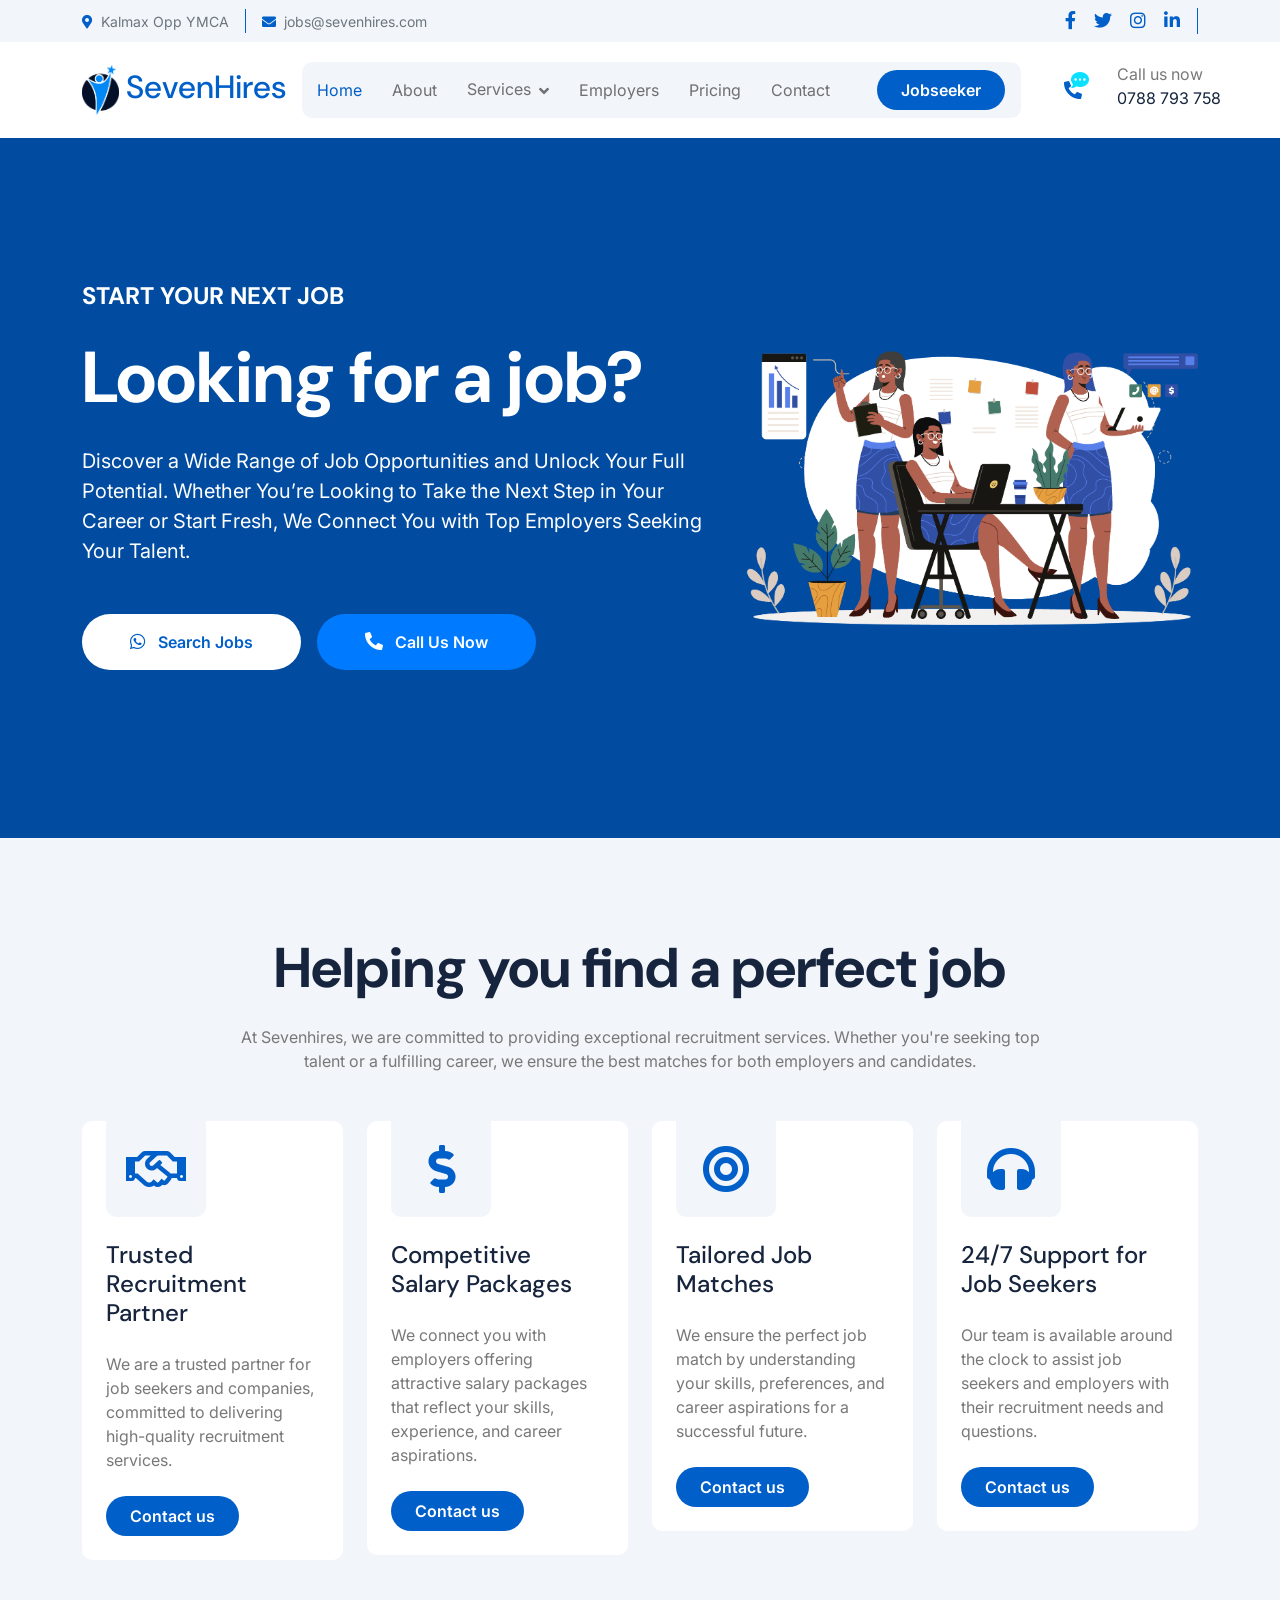
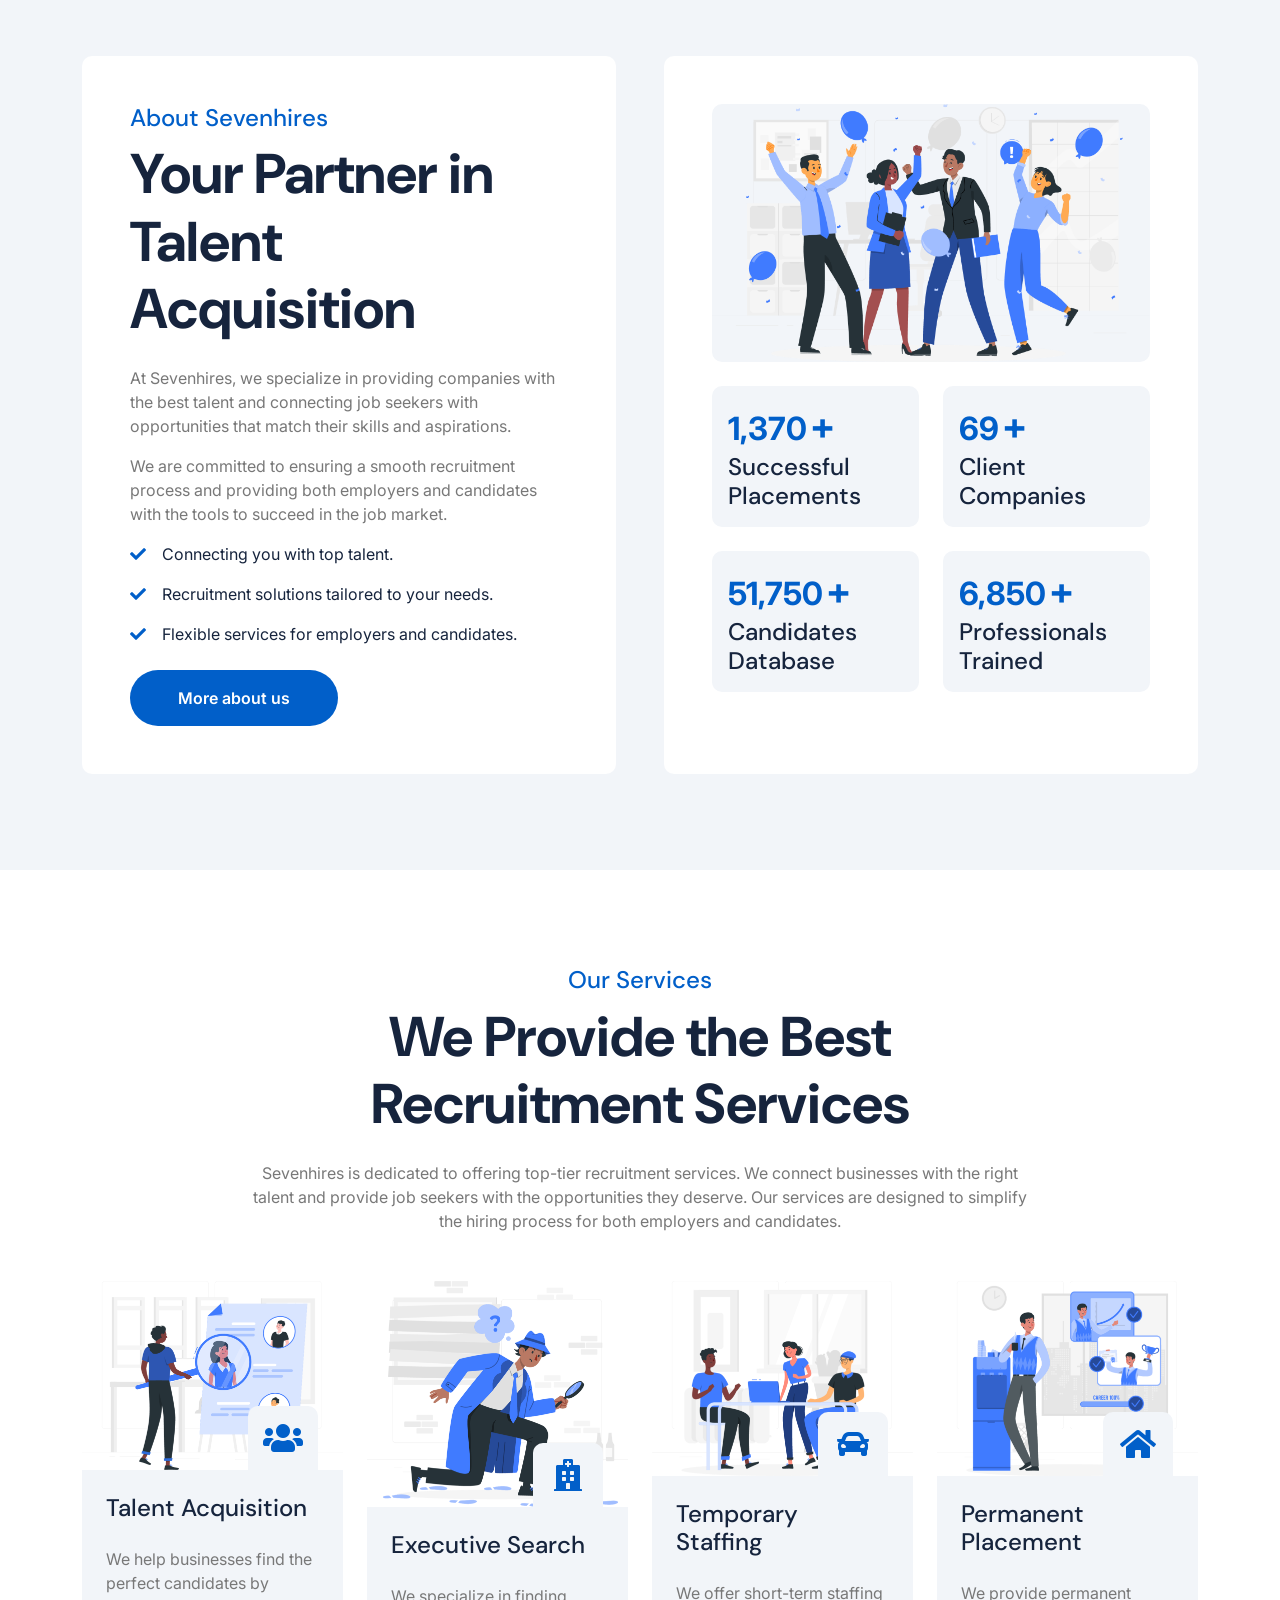
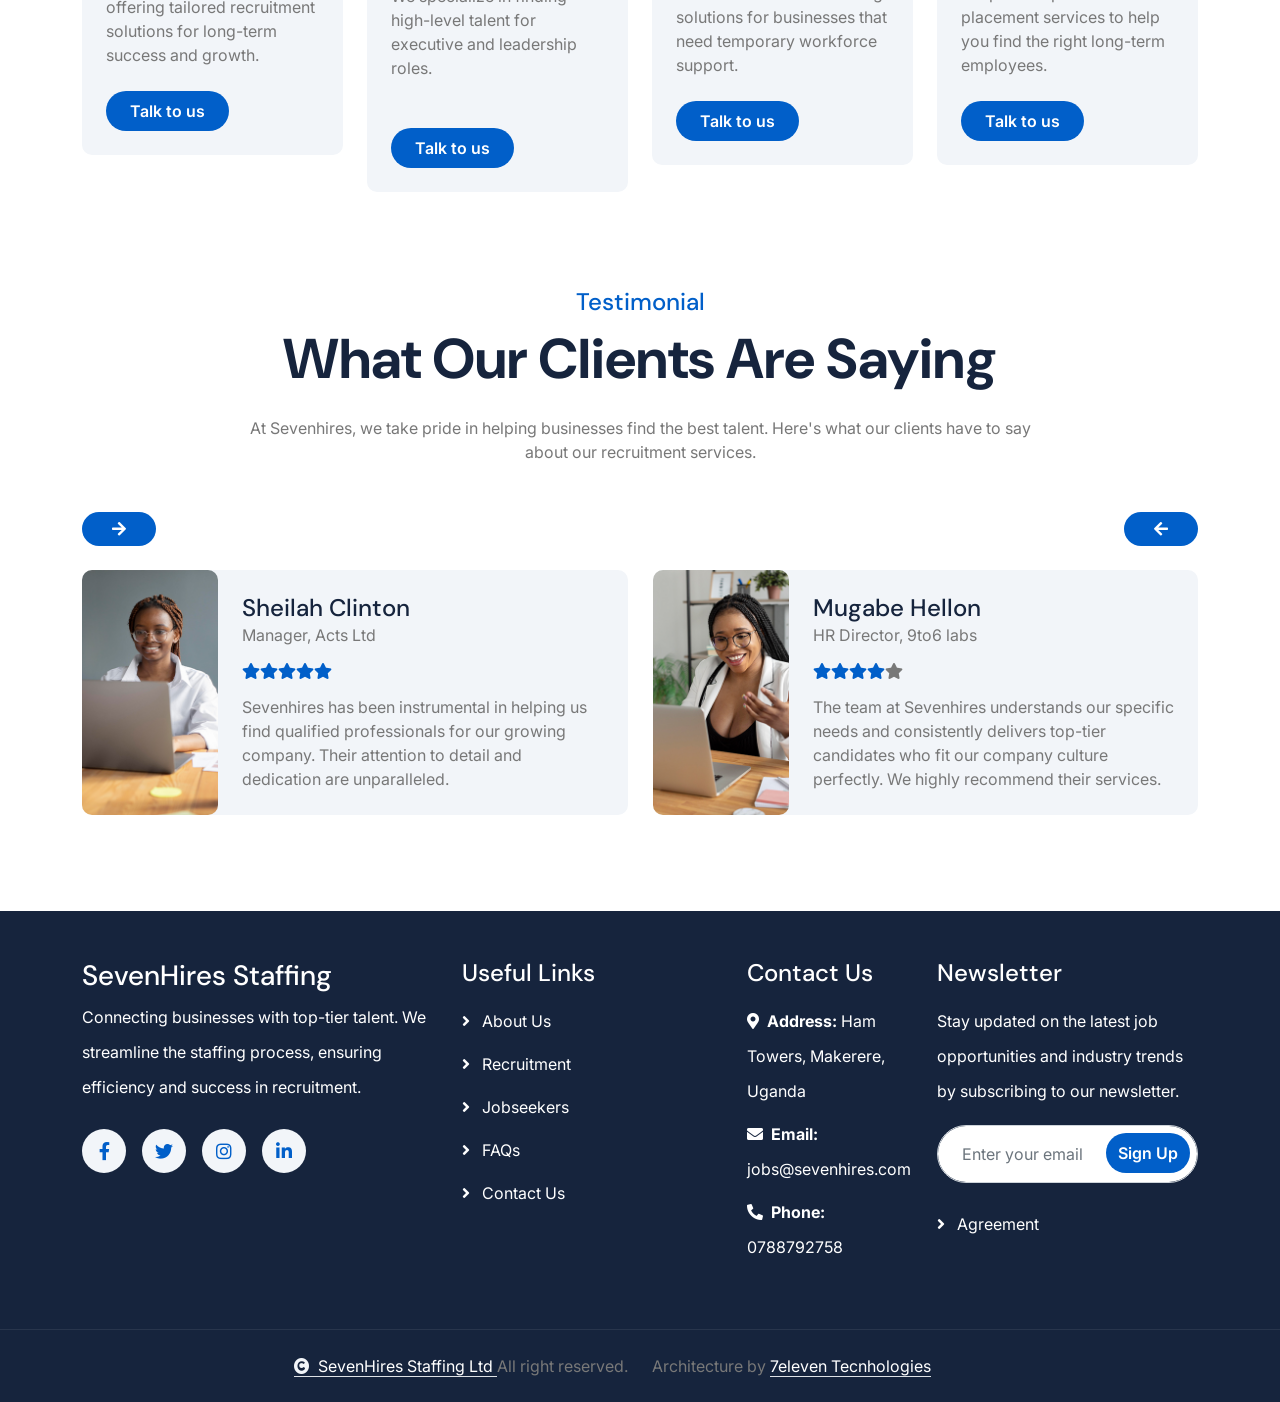
==== index.html @ 51d1b506 "Version One WebV1" ====
<!DOCTYPE html>
<html lang="en">

    <head>
        <meta charset="utf-8">
        <title>Sevenhires - Start your next job</title>
        <meta content="width=device-width, initial-scale=1.0" name="viewport">
        <meta name="keywords" content="Recruitment Agency Uganda, Hiring Company Uganda, Job Placement, Employment Services, Talent Acquisition, Staffing Solutions, Uganda Jobs, HR Consulting, Career Opportunities, Workforce Solutions">
        <meta name="description" content="We are a leading recruitment agency in Uganda, connecting top talent with the best employers. Our hiring company specializes in job placement, staffing solutions, and HR consulting for businesses and job seekers.">
        

        <!-- Google Web Fonts -->
        <link rel="preconnect" href="https://fonts.googleapis.com">
        <link rel="preconnect" href="https://fonts.gstatic.com" crossorigin>
        <link href="https://fonts.googleapis.com/css2?family=DM+Sans:ital,opsz,wght@0,9..40,100..1000;1,9..40,100..1000&family=Inter:slnt,wght@-10..0,100..900&display=swap" rel="stylesheet">

        <!-- Icon Font Stylesheet -->
        <link rel="stylesheet" href="https://use.fontawesome.com/releases/v5.15.4/css/all.css"/>
        <link href="https://cdn.jsdelivr.net/npm/bootstrap-icons@1.4.1/font/bootstrap-icons.css" rel="stylesheet">

        <!-- Libraries Stylesheet -->
        <link rel="stylesheet" href="lib/animate/animate.min.css"/>
        <link href="lib/lightbox/css/lightbox.min.css" rel="stylesheet">
        <link href="lib/owlcarousel/assets/owl.carousel.min.css" rel="stylesheet">

        <!-- fAVICON-->
        <link rel="icon" type="image/x-icon" href="favicon.ico">


        <!-- Customized Bootstrap Stylesheet -->
        <link href="css/bootstrap.min.css" rel="stylesheet">

        <!-- Template Stylesheet -->
        <link href="css/style.css" rel="stylesheet">
    </head>

<!--Start of Tawk.to Script-->
<script type="text/javascript">
    var Tawk_API=Tawk_API||{}, Tawk_LoadStart=new Date();
    (function(){
    var s1=document.createElement("script"),s0=document.getElementsByTagName("script")[0];
    s1.async=true;
    s1.src='https://embed.tawk.to/67b5b1916ab643190d5f6594/default';
    s1.charset='UTF-8';
    s1.setAttribute('crossorigin','*');
    s0.parentNode.insertBefore(s1,s0);
    })();
    </script>
    <!--End of Tawk.to Script-->

    <body>

        <!-- Spinner Start -->
        <div id="spinner" class="show bg-white position-fixed translate-middle w-100 vh-100 top-50 start-50 d-flex align-items-center justify-content-center">
            <div class="spinner-border text-primary" style="width: 3rem; height: 3rem;" role="status">
                <span class="sr-only">Jobs</span>
            </div>
        </div>
        <!-- Spinner End -->

        <!-- Topbar Start -->
        <div class="container-fluid topbar px-0 px-lg-4 bg-light py-2 d-none d-lg-block">
            <div class="container">
                <div class="row gx-0 align-items-center">
                    <div class="col-lg-8 text-center text-lg-start mb-lg-0">
                        <div class="d-flex flex-wrap">
                            <div class="border-end border-primary pe-3">
                                <a href="#" class="text-muted small"><i class="fas fa-map-marker-alt text-primary me-2"></i>Kalmax Opp YMCA</a>
                            </div>
                            <div class="ps-3">
                                <a href="jobs@sevenhires.com" class="text-muted small"><i class="fas fa-envelope text-primary me-2"></i>jobs@sevenhires.com</a>
                            </div>
                        </div>
                    </div>
                    <div class="col-lg-4 text-center text-lg-end">
                        <div class="d-flex justify-content-end">
                            <div class="d-flex border-end border-primary pe-3">
                                <a class="btn p-0 text-primary me-3" href="https://facebook.com/abacussystemsinc"><i class="fab fa-facebook-f"></i></a>
                                <a class="btn p-0 text-primary me-3" href="https://x.com/Sevenhires"><i class="fab fa-twitter"></i></a>
                                <a class="btn p-0 text-primary me-3" href="https://instagram.com/seven.hires"><i class="fab fa-instagram"></i></a>
                                <a class="btn p-0 text-primary me-0" href="https://www.linkedin.com/company/sevenhires"><i class="fab fa-linkedin-in"></i></a>
                            </div>
                        </div>
                    </div>
                </div>
            </div>
        </div>
        <!-- Topbar End -->

        <!-- Navbar & Hero Start -->
        <div class="container-fluid nav-bar px-0 px-lg-4 py-lg-0">
            <div class="container">
                <nav class="navbar navbar-expand-lg navbar-light"> 
                    <a href="index.html" class="navbar-brand p-0">
                        <h2 class="text-primary mb-0"><img src="img/logo.png" alt="Logo"></i> SevenHires</h2> 
                    </a>
                    <button class="navbar-toggler" type="button" data-bs-toggle="collapse" data-bs-target="#navbarCollapse">
                        <span class="fa fa-bars"></span>
                    </button>
                    <div class="collapse navbar-collapse" id="navbarCollapse">
                        <div class="navbar-nav mx-0 mx-lg-auto">
                            <a href="index.html" class="nav-item nav-link active">Home</a>
                            <a href="about.html" class="nav-item nav-link">About</a>
                            <div class="nav-item dropdown">
                                <a href="services.html" class="nav-link" data-bs-toggle="dropdown">
                                    <span class="dropdown-toggle">Services</span>
                                </a>
                                <div class="dropdown-menu">
                                    <a href="services.html" class="dropdown-item">Talent sourcing & Acquisition</a>
                                    <a href="services.html" class="dropdown-item">Candidate screening & Shortlisting</a>
                                    <a href="services.html" class="dropdown-item">Interview Co-ordination</a>
                                    <a href="services.html" class="dropdown-item">Background Checks</a>
                                    <a href="services.html" class="dropdown-item">Reference Verifications</a>
                                    <a href="services.html" class="dropdown-item">Contract & Temporary Staffing</a>
                                </div>
                            </div>
                            <a href="employers.html" class="nav-item nav-link">Employers</a>
                            <a href="pricing.html" class="nav-item nav-link">Pricing</a>
                            <a href="contact.html" class="nav-item nav-link">Contact</a>
                            <div class="nav-btn px-3">
                                <a href="employees.html" class="btn btn-primary rounded-pill py-2 px-4 ms-3 flex-shrink-0">Jobseeker</a>
                            </div>
                        </div>
                    </div>
                    <div class="d-none d-xl-flex flex-shrink-0 ps-4">
                        <a href="tel:+256788793758" class="btn btn-light btn-lg-square rounded-circle position-relative wow tada" data-wow-delay=".9s">
                            <i class="fa fa-phone-alt fa-2x"></i>
                            <div class="position-absolute" style="top: 7px; right: 12px;">
                                <span><i class="fa fa-comment-dots text-secondary"></i></span>
                            </div>
                        </a>
                        <div class="d-flex flex-column ms-3">
                            <span>Call us now</span>
                            <a href="tel:+256788793758"><span class="text-dark">0788 793 758</span></a>
                        </div>
                    </div>
                </nav>
            </div>
        </div>
        <!-- Navbar & Hero End -->


<!-- Carousel Start -->
<div class="header-carousel owl-carousel">
    <!-- Carousel Item 1 -->
    <div class="header-carousel-item bg-primary">
        <div class="carousel-caption">
            <div class="container">
                <div class="row g-4 align-items-center">
                    <div class="col-lg-7 animated fadeInLeft">
                        <div class="text-sm-center text-md-start">
                            <h4 class="text-white text-uppercase fw-bold mb-4">start your next job</h4>
                            <h2 class="display-2 text-white mb-4 typing-effect">Looking for a job?</h2>
                            <p class="mb-5 fs-5">Discover a Wide Range of Job Opportunities and Unlock Your Full Potential. Whether You’re Looking to Take the Next Step in Your Career or Start Fresh, We Connect You with Top Employers Seeking Your Talent.</p>
                            <div class="d-flex justify-content-center justify-content-md-start flex-shrink-0 mb-4">
                                <a class="btn btn-light rounded-pill py-3 px-4 px-md-5 me-2" href="https://whatsapp.com/channel/0029VbA8WoQ1iUxg2nFB5u1Q" target="_blank">
                                    <i class="fab fa-whatsapp me-2"></i> Search Jobs
                                </a>
                                <a class="btn btn-dark rounded-pill py-3 px-4 px-md-5 ms-2" href="tel:+your-number">
                                    <i class="fas fa-phone-alt me-2"></i> Call Us Now
                                </a>
                            </div>
                        </div>
                    </div>
                    <div class="col-lg-5 animated fadeInRight">
                        <div class="carousel-img" style="object-fit: cover;">
                            <img src="img/one.png" class="img-fluid w-100" alt="">
                        </div>
                    </div>
                </div>
            </div>
        </div>
    </div>

    <!-- Carousel Item 2 -->
    <div class="header-carousel-item bg-primary">
        <div class="carousel-caption">
            <div class="container">
                <div class="row gy-4 gy-lg-0 gx-0 gx-lg-5 align-items-center">
                    <div class="col-lg-5 animated fadeInLeft">
                        <div class="carousel-img">
                            <img src="img/two.png" class="img-fluid w-100" alt="">
                        </div>
                    </div>
                    <div class="col-lg-7 animated fadeInRight">
                        <div class="text-sm-center text-md-end">
                            <h4 class="text-white text-uppercase fw-bold mb-4">Are you an Employer,</h4>
                            <h2 class="display-2 text-white mb-4 typing-effect">Get Employees</h2>
                            <p class="mb-5 fs-5">Find the Perfect Talent to Drive Your Business Forward. Our Platform Connects You with Skilled Professionals Ready to Contribute to Your Success, Helping You Build a Strong and Efficient Team.</p>
                            <div class="d-flex justify-content-center justify-content-md-end flex-shrink-0 mb-4">
                                <a class="btn btn-light rounded-pill py-3 px-4 px-md-5 me-2" href="https://whatsapp.com/channel/0029VbA8WoQ1iUxg2nFB5u1Q" target="_blank">
                                    <i class="fab fa-whatsapp me-2"></i> Search Jobs
                                </a>
                                <a class="btn btn-dark rounded-pill py-3 px-4 px-md-5 ms-2" href="tel:+256788793758">
                                    <i class="fas fa-phone-alt me-2"></i> Call Us Now
                                </a>
                            </div>
                        </div>
                    </div>
                </div>
            </div>
        </div>
    </div>
</div>
<!-- Carousel End -->


<!-- Feature Start -->
<div class="container-fluid feature bg-light py-5">
    <div class="container py-5">
        <div class="text-center mx-auto pb-5 wow fadeInUp" data-wow-delay="0.2s" style="max-width: 800px;">
            <h1 class="display-4 mb-4">Helping you find a perfect job</h1>
            <p class="mb-0">At Sevenhires, we are committed to providing exceptional recruitment services. Whether you're seeking top talent or a fulfilling career, we ensure the best matches for both employers and candidates.</p>
        </div>
        <div class="row g-4">
            <div class="col-md-6 col-lg-6 col-xl-3 wow fadeInUp" data-wow-delay="0.2s">
                <div class="feature-item p-4 pt-0">
                    <div class="feature-icon p-4 mb-4">
                        <i class="far fa-handshake fa-3x"></i>
                    </div>
                    <h4 class="mb-4">Trusted Recruitment Partner</h4>
                    <p class="mb-4">We are a trusted partner for job seekers and companies, committed to delivering high-quality recruitment services.</p>
                    <a class="btn btn-primary rounded-pill py-2 px-4" href="contact.html">Contact us</a>
                </div>
            </div>
            <div class="col-md-6 col-lg-6 col-xl-3 wow fadeInUp" data-wow-delay="0.4s">
                <div class="feature-item p-4 pt-0">
                    <div class="feature-icon p-4 mb-4">
                        <i class="fa fa-dollar-sign fa-3x"></i>
                    </div>
                    <h4 class="mb-4">Competitive Salary Packages</h4>
                    <p class="mb-4">We connect you with employers offering attractive salary packages that reflect your skills, experience, and career aspirations.</p>
                    <a class="btn btn-primary rounded-pill py-2 px-4" href="contact.html">Contact us</a>
                </div>
            </div>
            <div class="col-md-6 col-lg-6 col-xl-3 wow fadeInUp" data-wow-delay="0.6s">
                <div class="feature-item p-4 pt-0">
                    <div class="feature-icon p-4 mb-4">
                        <i class="fa fa-bullseye fa-3x"></i>
                    </div>
                    <h4 class="mb-4">Tailored Job Matches</h4>
                    <p class="mb-4">We ensure the perfect job match by understanding your skills, preferences, and career aspirations for a successful future.</p>
                    <a class="btn btn-primary rounded-pill py-2 px-4" href="contact.html">Contact us</a>
                </div>
            </div>
            <div class="col-md-6 col-lg-6 col-xl-3 wow fadeInUp" data-wow-delay="0.8s">
                <div class="feature-item p-4 pt-0">
                    <div class="feature-icon p-4 mb-4">
                        <i class="fa fa-headphones fa-3x"></i>
                    </div>
                    <h4 class="mb-4">24/7 Support for Job Seekers</h4>
                    <p class="mb-4">Our team is available around the clock to assist job seekers and employers with their recruitment needs and questions.</p>
                    <a class="btn btn-primary rounded-pill py-2 px-4" href="contact.html">Contact us</a>
                </div>
            </div>
        </div>
    </div>
</div>
<!-- Feature End -->

<!-- About Start -->
<div class="container-fluid bg-light about pb-5">
    <div class="container pb-5">
        <div class="row g-5">
            <div class="col-xl-6 wow fadeInLeft" data-wow-delay="0.2s">
                <div class="about-item-content bg-white rounded p-5 h-100">
                    <h4 class="text-primary">About Sevenhires</h4>
                    <h1 class="display-4 mb-4">Your Partner in Talent Acquisition</h1>
                    <p>At Sevenhires, we specialize in providing companies with the best talent and connecting job seekers with opportunities that match their skills and aspirations.</p>
                    <p>We are committed to ensuring a smooth recruitment process and providing both employers and candidates with the tools to succeed in the job market.</p>
                    <p class="text-dark"><i class="fa fa-check text-primary me-3"></i>Connecting you with top talent.</p>
                    <p class="text-dark"><i class="fa fa-check text-primary me-3"></i>Recruitment solutions tailored to your needs.</p>
                    <p class="text-dark mb-4"><i class="fa fa-check text-primary me-3"></i>Flexible services for employers and candidates.</p>
                    <a class="btn btn-primary rounded-pill py-3 px-5" href="about.html">More about us</a>
                </div>
            </div>
            <div class="col-xl-6 wow fadeInRight" data-wow-delay="0.2s">
                <div class="bg-white rounded p-5 h-100">
                    <div class="row g-4 justify-content-center">
                        <div class="col-12">
                            <div class="rounded bg-light">
                                <img src="img/success.png" class="img-fluid rounded w-100" alt="">
                            </div>
                        </div>
                        <div class="col-sm-6">
                            <div class="counter-item bg-light rounded p-3 h-100">
                                <div class="counter-counting">
                                    <span class="text-primary fs-2 fw-bold" data-toggle="counter-up">4,000</span>
                                    <span class="h1 fw-bold text-primary">+</span>
                                </div>
                                <h4 class="mb-0 text-dark">Successful Placements</h4>
                            </div>
                        </div>
                        <div class="col-sm-6">
                            <div class="counter-item bg-light rounded p-3 h-100">
                                <div class="counter-counting">
                                    <span class="text-primary fs-2 fw-bold" data-toggle="counter-up">200</span>
                                    <span class="h1 fw-bold text-primary">+</span>
                                </div>
                                <h4 class="mb-0 text-dark">Client Companies</h4>
                            </div>
                        </div>
                        <div class="col-sm-6">
                            <div class="counter-item bg-light rounded p-3 h-100">
                                <div class="counter-counting">
                                    <span class="text-primary fs-2 fw-bold" data-toggle="counter-up">150,000</span>
                                    <span class="h1 fw-bold text-primary">+</span>
                                </div>
                                <h4 class="mb-0 text-dark">Candidates Database</h4>
                            </div>
                        </div>
                        <div class="col-sm-6">
                            <div class="counter-item bg-light rounded p-3 h-100">
                                <div class="counter-counting">
                                    <span class="text-primary fs-2 fw-bold" data-toggle="counter-up">20,000</span>
                                    <span class="h1 fw-bold text-primary">+</span>
                                </div>
                                <h4 class="mb-0 text-dark">Professionals Trained</h4>
                            </div>
                        </div>
                    </div>
                </div>
            </div>
        </div>
    </div>
</div>
<!-- About End -->


  <!-- Service Start -->
<div class="container-fluid service py-5">
    <div class="container py-5">
        <div class="text-center mx-auto pb-5 wow fadeInUp" data-wow-delay="0.2s" style="max-width: 800px;">
            <h4 class="text-primary">Our Services</h4>
            <h1 class="display-4 mb-4">We Provide the Best Recruitment Services</h1>
            <p class="mb-0">Sevenhires is dedicated to offering top-tier recruitment services. We connect businesses with the right talent and provide job seekers with the opportunities they deserve. Our services are designed to simplify the hiring process for both employers and candidates.</p>
        </div>
        <div class="row g-4 justify-content-center">
            <div class="col-md-6 col-lg-6 col-xl-3 wow fadeInUp" data-wow-delay="0.2s">
                <div class="service-item">
                    <div class="service-img">
                        <img src="img/talent.png" class="img-fluid rounded-top w-100" alt="">
                        <div class="service-icon p-3">
                            <i class="fa fa-users fa-2x"></i>
                        </div>
                    </div>
                    <div class="service-content p-4">
                        <div class="service-content-inner">
                            <a href="#" class="d-inline-block h4 mb-4">Talent Acquisition</a>
                            <p class="mb-4">We help businesses find the perfect candidates by offering tailored recruitment solutions for long-term success and growth.</p>
                            <a class="btn btn-primary rounded-pill py-2 px-4" href="https://wa.me/+256788793758">Talk to us</a>
                        </div>
                    </div>
                </div>
            </div>
            <div class="col-md-6 col-lg-6 col-xl-3 wow fadeInUp" data-wow-delay="0.4s">
                <div class="service-item">
                    <div class="service-img">
                        <img src="img/search.png" class="img-fluid rounded-top w-100" alt="">
                        <div class="service-icon p-3">
                            <i class="fa fa-hospital fa-2x"></i>
                        </div>
                    </div>
                    <div class="service-content p-4">
                        <div class="service-content-inner">
                            <a href="#" class="d-inline-block h4 mb-4">Executive Search</a><br>
                            <p class="mb-4">We specialize in finding high-level talent for executive and leadership roles.</p><br>
                            <a class="btn btn-primary rounded-pill py-2 px-4" href="https://wa.me/+256788793758">Talk to us</a>
                        </div>
                    </div>
                </div>
            </div>
            <div class="col-md-6 col-lg-6 col-xl-3 wow fadeInUp" data-wow-delay="0.6s">
                <div class="service-item">
                    <div class="service-img">
                        <img src="img/staffing.png" class="img-fluid rounded-top w-100" alt="">
                        <div class="service-icon p-3">
                            <i class="fa fa-car fa-2x"></i>
                        </div>
                    </div>
                    <div class="service-content p-4">
                        <div class="service-content-inner">
                            <a href="#" class="d-inline-block h4 mb-4">Temporary Staffing</a>
                            <p class="mb-4">We offer short-term staffing solutions for businesses that need temporary workforce support.</p>
                            <a class="btn btn-primary rounded-pill py-2 px-4" href="https://wa.me/+256788793758">Talk to us</a>
                        </div>
                    </div>
                </div>
            </div>
            <div class="col-md-6 col-lg-6 col-xl-3 wow fadeInUp" data-wow-delay="0.8s">
                <div class="service-item">
                    <div class="service-img">
                        <img src="img/placement.png" class="img-fluid rounded-top w-100" alt="">
                        <div class="service-icon p-3">
                            <i class="fa fa-home fa-2x"></i>
                        </div>
                    </div>
                    <div class="service-content p-4">
                        <div class="service-content-inner">
                            <a href="#" class="d-inline-block h4 mb-4">Permanent Placement</a>
                            <p class="mb-4">We provide permanent placement services to help you find the right long-term employees.</p>
                            <a class="btn btn-primary rounded-pill py-2 px-4" href="https://wa.me/+256788793758">Talk to us</a>
                        </div>
                    </div>
                </div>
            </div>
        </div>
    </div>
</div>
<!-- Service End -->
 


 <!-- Testimonial Start -->
<div class="container-fluid testimonial pb-5">
    <div class="container pb-5">
        <div class="text-center mx-auto pb-5 wow fadeInUp" data-wow-delay="0.2s" style="max-width: 800px;">
            <h4 class="text-primary">Testimonial</h4>
            <h1 class="display-4 mb-4">What Our Clients Are Saying</h1>
            <p class="mb-0">At Sevenhires, we take pride in helping businesses find the best talent. Here's what our clients have to say about our recruitment services.</p>
        </div>
        <div class="owl-carousel testimonial-carousel wow fadeInUp" data-wow-delay="0.2s">
            <div class="testimonial-item bg-light rounded">
                <div class="row g-0">
                    <div class="col-4 col-lg-4 col-xl-3">
                        <div class="h-100">
                            <img src="img/sheila.jpg" class="img-fluid h-100 rounded" style="object-fit: cover;" alt="Client 1">
                        </div>
                    </div>
                    <div class="col-8 col-lg-8 col-xl-9">
                        <div class="d-flex flex-column my-auto text-start p-4">
                            <h4 class="text-dark mb-0">Sheilah Clinton</h4>
                            <p class="mb-3">Manager, Acts Ltd</p>
                            <div class="d-flex text-primary mb-3">
                                <i class="fas fa-star"></i>
                                <i class="fas fa-star"></i>
                                <i class="fas fa-star"></i>
                                <i class="fas fa-star"></i>
                                <i class="fas fa-star"></i>
                            </div>
                            <p class="mb-0">Sevenhires has been instrumental in helping us find qualified professionals for our growing company. Their attention to detail and dedication are unparalleled.</p>
                        </div>
                    </div>
                </div>
            </div>
            <div class="testimonial-item bg-light rounded">
                <div class="row g-0">
                    <div class="col-4 col-lg-4 col-xl-3">
                        <div class="h-100">
                            <img src="img/hellon.jpg" class="img-fluid h-100 rounded" style="object-fit: cover;" alt="Client 2">
                        </div>
                    </div>
                    <div class="col-8 col-lg-8 col-xl-9">
                        <div class="d-flex flex-column my-auto text-start p-4">
                            <h4 class="text-dark mb-0">Mugabe Hellon</h4>
                            <p class="mb-3">HR Director, 9to6 labs</p>
                            <div class="d-flex text-primary mb-3">
                                <i class="fas fa-star"></i>
                                <i class="fas fa-star"></i>
                                <i class="fas fa-star"></i>
                                <i class="fas fa-star"></i>
                                <i class="fas fa-star text-body"></i>
                            </div>
                            <p class="mb-0">The team at Sevenhires understands our specific needs and consistently delivers top-tier candidates who fit our company culture perfectly. We highly recommend their services.</p>
                        </div>
                    </div>
                </div>
            </div>
            <div class="testimonial-item bg-light rounded">
                <div class="row g-0">
                    <div class="col-4 col-lg-4 col-xl-3">
                        <div class="h-100">
                            <img src="img/frank.jpg" class="img-fluid h-100 rounded" style="object-fit: cover;" alt="Client 3">
                        </div>
                    </div>
                    <div class="col-8 col-lg-8 col-xl-9">
                        <div class="d-flex flex-column my-auto text-start p-4">
                            <h4 class="text-dark mb-0">Agaba Fankline</h4>
                            <p class="mb-3">Operations Manager, Global Enterprises</p>
                            <div class="d-flex text-primary mb-3">
                                <i class="fas fa-star"></i>
                                <i class="fas fa-star"></i>
                                <i class="fas fa-star"></i>
                                <i class="fas fa-star text-body"></i>
                                <i class="fas fa-star text-body"></i>
                            </div>
                            <p class="mb-0">Sevenhires has been a game changer for us in terms of recruiting for hard-to-fill roles. Their process is efficient, and their team is always available for support.</p>
                        </div>
                    </div>
                </div>
            </div>
        </div>
    </div>
</div>
<!-- Testimonial End -->


<!-- Footer Start -->
<div class="container-fluid footer py-4">
    <div class="container py-4">
        <div class="row g-4">
            <div class="col-md-6 col-lg-4">
                <div class="footer-item">
                    <a href="index.html" class="p-0">
                        <h3 class="text-white"></i> SevenHires Staffing</h3>
                    </a>
                    <p class="text-white mb-4">Connecting businesses with top-tier talent. We streamline the staffing process, ensuring efficiency and success in recruitment.</p>
                    <div class="footer-btn d-flex">
                        <a class="btn btn-md-square rounded-circle me-3" href="https://facebook.com/abacussystemsinc"><i class="fab fa-facebook-f"></i></a>
                        <a class="btn btn-md-square rounded-circle me-3" href="https://x.com/sevenhires"><i class="fab fa-twitter"></i></a>
                        <a class="btn btn-md-square rounded-circle me-3" href="https://instagram.com/seven.hires"><i class="fab fa-instagram"></i></a>
                        <a class="btn btn-md-square rounded-circle me-0" href="https://linkedin.com/company/sevenhires"><i class="fab fa-linkedin-in"></i></a>
                    </div>
                </div>
            </div>

            <div class="col-md-6 col-lg-3">
                <div class="footer-item">
                    <h4 class="text-white mb-3">Useful Links</h4>
                    <a href="about.html" class="text-white d-block mb-2"><i class="fas fa-angle-right me-2"></i> About Us</a>
                    <a href="services.html" class="text-white d-block mb-2"><i class="fas fa-angle-right me-2"></i> Recruitment</a>
                    <a href="employees.html" class="text-white d-block mb-2"><i class="fas fa-angle-right me-2"></i> Jobseekers</a>
                    <a href="faqs.html" class="text-white d-block mb-2"><i class="fas fa-angle-right me-2"></i> FAQs</a>
                    <a href="contact.html" class="text-white d-block"><i class="fas fa-angle-right me-2"></i> Contact Us</a>
                </div>
            </div>

            <div class="col-md-6 col-lg-2">
                <div class="footer-item">
                    <h4 class="text-white mb-3">Contact Us</h4>
                    <p class="text-white mb-2"><i class="fas fa-map-marker-alt me-2"></i><strong>Address:</strong> Ham Towers, Makerere, Uganda</p>
                    <p class="text-white mb-2"><i class="fas fa-envelope me-2"></i><strong>Email:</strong> jobs@sevenhires.com</p>
                    <p class="text-white"><i class="fas fa-phone-alt me-2"></i><strong>Phone:</strong> 0788792758</p>
                </div>
            </div>

            <div class="col-md-6 col-lg-3">
                <div class="footer-item">
                    <h4 class="text-white mb-3">Newsletter</h4>
                    <p class="text-white mb-3">Stay updated on the latest job opportunities and industry trends by subscribing to our newsletter.</p>
                    <div class="position-relative rounded-pill mb-4">
                        <input class="form-control rounded-pill w-100 py-3 ps-4" type="email" placeholder="Enter your email">
                        <button type="button" class="btn btn-primary rounded-pill position-absolute top-0 end-0 py-2 mt-2 me-2">Sign Up</button>
                    </div>
                    <a href="agreements.html" class="text-white d-block mb-2"><i class="fas fa-angle-right me-2"></i> Agreement</a>
                </div>
            </div>
        </div>
    </div>
</div>
<!-- Footer End -->

<!-- Copyright Start -->
<div class="container-fluid copyright py-4">
    <div class="container">
        <div class="row g-4 align-items-center">
            <div class="col-md-6 text-center text-md-end mb-md-0">
                <span class="text-body"><a href="http://sevenhires.com" class="border-bottom text-white"><i class="fas fa-copyright text-light me-2"></i>SevenHires Staffing Ltd </a> All right reserved.</span>
            </div>
            <div class="col-md-6 text-center text-md-start text-body">
                Architecture by <a class="border-bottom text-white" href="https://7eleven.co.ug">7eleven Tecnhologies</a>
            </div>
        </div>
    </div>
</div>
<!-- Copyright End -->

        <!-- JavaScript Libraries -->
        <script src="https://ajax.googleapis.com/ajax/libs/jquery/3.6.4/jquery.min.js"></script>
        <script src="https://cdn.jsdelivr.net/npm/bootstrap@5.0.0/dist/js/bootstrap.bundle.min.js"></script>
        <script src="lib/wow/wow.min.js"></script>
        <script src="lib/easing/easing.min.js"></script>
        <script src="lib/waypoints/waypoints.min.js"></script>
        <script src="lib/counterup/counterup.min.js"></script>
        <script src="lib/lightbox/js/lightbox.min.js"></script>
        <script src="lib/owlcarousel/owl.carousel.min.js"></script>
        

        <!-- Javascript -->
        <script src="js/main.js"></script>
    </body>

</html>
---- css/style.css ----
/*** Spinner Start ***/
#spinner {
    opacity: 0;
    visibility: hidden;
    transition: opacity .5s ease-out, visibility 0s linear .5s;
    z-index: 99999;
}

#spinner.show {
    transition: opacity .5s ease-out, visibility 0s linear 0s;
    visibility: visible;
    opacity: 1;
}
/*** Spinner End ***/

.back-to-top {
    position: fixed;
    right: 30px;
    bottom: 30px;
    transition: 0.5s;
    z-index: 99;
}


/*** Button Start ***/
.btn {
    font-weight: 600;
    transition: .5s;
}

.btn-square {
    width: 32px;
    height: 32px;
}

.btn-sm-square {
    width: 34px;
    height: 34px;
}

.btn-md-square {
    width: 44px;
    height: 44px;
}

.btn-lg-square {
    width: 56px;
    height: 56px;
}

.btn-xl-square {
    width: 66px;
    height: 66px;
}

.btn-square,
.btn-sm-square,
.btn-md-square,
.btn-lg-square,
.btn-xl-square {
    padding: 0;
    display: flex;
    align-items: center;
    justify-content: center;
    font-weight: normal;
}

.btn.btn-primary {
    color: var(--bs-white);
    border: none;
}

.btn.btn-primary:hover {
    background: var(--bs-dark);
    color: var(--bs-white);
}

.btn.btn-light {
    color: var(--bs-primary);
    border: none;
}

.btn.btn-light:hover {
    color: var(--bs-white);
    background: var(--bs-dark);
}

.btn.btn-dark {
    color: var(--bs-white);
    border: none;
}

.btn.btn-dark:hover {
    color: var(--bs-primary);
    background: var(--bs-light);
}

/*** Google forms ***/ 
.google-form-container {
    position: relative;
    width: 100%;
    padding-top: 110%; /* Adjust for height (150% works well for most forms) */
}

.google-form-container iframe {
    position: absolute;
    top: 0;
    left: 0;
    width: 100%;
    height: 100%;
    border: none;
}
/*** Google forms END***/ 


/*** Topbar Start ***/ 
.topbar .dropdown-toggle::after {
    border: none;
    content: "\f107";
    font-family: "Font Awesome 5 Free";
    font-weight: 600;
    vertical-align: middle;
    margin-left: 8px;
    color: var(--bs-primary);
}

.topbar .dropdown .dropdown-menu a:hover {
    background: var(--bs-primary);
    color: var(--bs-white);
}

.topbar .dropdown .dropdown-menu {
    transform: rotateX(0deg);
    visibility: visible;
    background: var(--bs-light);
    padding-top: 10px;
    border: 0;
    transition: .5s;
    opacity: 1;
}
/*** Topbar End ***/


/*** Navbar Start ***/
.nav-bar {
    background: var(--bs-white);
    transition: 1s;
}

.navbar-light .navbar-brand img {
    max-height: 60px;
    transition: .5s;
}

.nav-bar .navbar-light .navbar-brand img {
    max-height: 50px;
}

.navbar .navbar-nav .nav-item .nav-link {
    padding: 0;
}

.navbar .navbar-nav .nav-item {
    display: flex;
    align-items: center;
    padding: 15px;
}

.navbar-light .navbar-nav .nav-item:hover,
.navbar-light .navbar-nav .nav-item.active,
.navbar-light .navbar-nav .nav-item:hover .nav-link,
.navbar-light .navbar-nav .nav-item.active .nav-link {
    color: var(--bs-primary);
}

@media (max-width: 991px) {
    .navbar {
        padding: 20px 0;
    }

    .navbar .navbar-nav .nav-link {
        padding: 0;
    }

    .navbar .navbar-nav .nav-item {
        display: flex;
        padding: 20px;
        flex-direction: column;
        justify-content: start;
        align-items: start;
    }

    .navbar .navbar-nav .nav-btn {
        display: flex;
        justify-content: start;
    }

    .navbar .navbar-nav {
        width: 100%;
        display: flex;
        margin-top: 20px;
        padding-bottom: 20px;
        background: var(--bs-light);
        border-radius: 10px;
    }

    .navbar.navbar-expand-lg .navbar-toggler {
        padding: 8px 15px;
        border: 1px solid var(--bs-primary);
        color: var(--bs-primary);
    }
}

.navbar .dropdown-toggle::after {
    border: none;
    content: "\f107";
    font-family: "Font Awesome 5 Free";
    font-weight: 600;
    vertical-align: middle;
    margin-left: 8px;
}

.dropdown .dropdown-menu .dropdown-item:hover {
    background: var(--bs-primary);
    color: var(--bs-white);
}

@media (min-width: 992px) {
    .navbar {
        padding: 20px 0;
    }

    .navbar .nav-btn {
        display: flex;
        align-items: center;
        justify-content: end;
    }

    .navbar .navbar-nav {
        width: 100%;
        display: flex;
        justify-content: center;
        align-items: center;
        background: var(--bs-light);
        border-radius: 10px;
    }

    .navbar .navbar-nav .nav-btn {
        width: 100%;
        display: flex;
        margin-left: auto;
    }

    .navbar .nav-item .dropdown-menu {
        display: block;
        visibility: hidden;
        top: 100%;
        transform: rotateX(-75deg);
        transform-origin: 0% 0%;
        border: 0;
        border-radius: 10px;
        transition: .5s;
        opacity: 0;
    }

    .navbar .nav-item:hover .dropdown-menu {
        transform: rotateX(0deg);
        visibility: visible;
        margin-top: 20px;
        background: var(--bs-light);
        transition: .5s;
        opacity: 1;
    }
}
/*** Navbar End ***/


/* Button Styles */
.btn {
    font-size: 16px;
    font-weight: 600;
    border-radius: 50px;
    transition: all 0.3s ease;
}

.btn-light {
    background-color: #fff;
    color: #fff;
    border: 2px solid #0d5427;
}

.btn-dark {
    background-color: #007BFF;
    color: #fff;
    border: 2px solid #007BFF;
}

.btn-light:hover, .btn-dark:hover {
    transform: translateY(-5px);
    box-shadow: 0 10px 15px rgba(0, 0, 0, 0.1);
}

.btn i {
    font-size: 18px;
}


/*** Carousel Hero Header Start ***/
.header-carousel .header-carousel-item {
    height: 700px;
}

.header-carousel .owl-nav .owl-prev,
.header-carousel .owl-nav .owl-next {
display: none;
}

.header-carousel .owl-nav .owl-prev {
    bottom: 30px;
    left: 50%;
    transform: translateX(-50%);
    margin-left: 30px;
}
.header-carousel .owl-nav .owl-next {
    bottom: 30px;
    right: 50%;
    transform: translateX(-50%);
    margin-right: 30px;
}

.header-carousel .owl-nav .owl-prev:hover,
.header-carousel .owl-nav .owl-next:hover {
    box-shadow: inset 0 0 100px 0 var(--bs-secondary);
    color: var(--bs-white);
}

.header-carousel .header-carousel-item .carousel-caption {
    position: absolute;
    width: 100%;
    height: 100%;
    left: 0;
    bottom: 0;
    background: rgba(0, 0, 0, .2);
    display: flex;
    align-items: center;
}

@media (max-width: 991px) {
    .header-carousel .header-carousel-item .carousel-caption {
        padding-top: 45px;
    }

    .header-carousel .header-carousel-item {
        height: 1300px;
    }
}

@media (max-width: 767px) {
    .header-carousel .header-carousel-item {
        height: 950px;
    }

    .header-carousel .owl-nav .owl-prev {
        bottom: -30px;
        left: 50%;
        transform: translateX(-50%);
        margin-left: -45px;
    }

    .header-carousel .owl-nav .owl-next {
        bottom: -30px;
        left: 50%;
        transform: translateX(-50%);
        margin-left: 45px;
    }
}
/*** Carousel Hero Header End ***/


/*** Single Page Hero Header Start ***/
.bg-breadcrumb {
    position: relative;
    overflow: hidden;
    background: linear-gradient(rgba(1, 95, 201, 0.9), rgba(0, 0, 0, 0.2)), url(../img/bg-breadcrumb.jpg);
    background-position: center center;
    background-repeat: no-repeat;
    background-size: cover;
    padding: 60px 0 60px 0;
    transition: 0.5s;
}

.bg-breadcrumb .breadcrumb {
    position: relative;
}

.bg-breadcrumb .breadcrumb .breadcrumb-item a {
    color: var(--bs-white);
}
/*** Single Page Hero Header End ***/


/*** Feature Start ***/
.feature .feature-item {
    border-radius: 10px;
    background: var(--bs-white);
    transition: 0.5s;
}

.feature .feature-item:hover {
    background: var(--bs-primary);
}

.feature .feature-item .feature-icon {
    position: relative;
    width: 100px;
    display: inline-flex;
    align-items: center;
    justify-content: center;
    border-bottom-left-radius: 10px;
    border-bottom-right-radius: 10px;
    background: var(--bs-light);
}

.feature .feature-item:hover .feature-icon i {
    z-index: 9;
}

.feature .feature-item .feature-icon::after {
    content: "";
    position: absolute;
    width: 100%;
    height: 0;
    top: 0;
    left: 0;
    border-bottom-left-radius: 10px;
    border-bottom-right-radius: 10px;
    background: var(--bs-dark);
    transition: 0.5s;
    z-index: 1;
}

.feature .feature-item:hover .feature-icon::after {
    height: 100%;
}

.feature .feature-item .feature-icon {
    color: var(--bs-primary);
}

.feature .feature-item .feature-icon,
.feature .feature-item h4,
.feature .feature-item p {
    transition: 0.5s;
}

.feature .feature-item:hover .feature-icon {
    color: var(--bs-white);
}
.feature .feature-item:hover h4,
.feature .feature-item:hover p {
    color: var(--bs-white);
}

.feature .feature-item:hover a.btn {
    background: var(--bs-white);
    color: var(--bs-primary);
}

.feature .feature-item:hover a.btn:hover {
    background: var(--bs-dark);
    color: var(--bs-white);
}
/*** Feature End ***/


/*** Service Start ***/
.service .service-item {
    border-radius: 10px;
}
.service .service-item .service-img {
    position: relative;
    overflow: hidden;
    border-top-left-radius: 10px;
    border-top-right-radius: 10px;
}

.service .service-item .service-img img {
    transition: 0.5s;
}

.service .service-item:hover .service-img img {
    transform: scale(1.1);
}

.service .service-item .service-img::after {
    content: "";
    position: absolute;
    width: 100%;
    height: 0;
    top: 0;
    left: 0;
    border-top-left-radius: 10px;
    border-top-right-radius: 10px;
    background: rgba(1, 95, 201, .2);
    transition: 0.5s;
    z-index: 1;
}

.service .service-item:hover .service-img::after {
    height: 100%;
}

.service .service-item .service-img .service-icon {
    position: absolute;
    width: 70px;
    bottom: 0;
    right: 25px;
    border-top-left-radius: 10px;
    border-top-right-radius: 10px;
    background: var(--bs-light);
    display: flex;
    align-items: center;
    justify-content: center;
    transition: 0.5s;
    z-index: 9;
}

.service .service-item .service-img .service-icon i {
    color: var(--bs-primary);
    transition: 0.5s;
}

.service .service-item:hover .service-img .service-icon i {
    transform: rotateX(360deg);
    color: var(--bs-white);
}

.service .service-item:hover .service-img .service-icon {
    bottom: 0;
    color: var(--bs-white);
    background: var(--bs-primary);
}

.service .service-content {
    position: relative;
    border-bottom-left-radius: 10px;
    border-bottom-right-radius: 10px;
    background: var(--bs-light);
}

.service .service-item .service-content .service-content-inner {
    position: relative;
    z-index: 9;
}

.service .service-item .service-content .service-content-inner .h4,
.service .service-item .service-content .service-content-inner p {
    transition: 0.5s;
}

.service .service-item:hover .service-content .service-content-inner .h4,
.service .service-item:hover .service-content .service-content-inner p {
    color: var(--bs-white);
}

.service .service-item:hover .service-content .service-content-inner .btn.btn-primary {
    color: var(--bs-primary);
    background: var(--bs-white);
}

.service .service-item:hover .service-content .service-content-inner .btn.btn-primary:hover {
    color: var(--bs-white);
    background: var(--bs-dark);
}

.service .service-item:hover .service-content .service-content-inner .h4:hover {
    color: var(--bs-dark);
}

.service .service-item .service-content::after {
    content: "";
    position: absolute;
    width: 100%;
    height: 0;
    bottom: 0;
    left: 0;
    border-bottom-left-radius: 10px;
    border-bottom-right-radius: 10px;
    background: var(--bs-primary);
    transition: 0.5s;
    z-index: 1;
}

.service .service-item:hover .service-content::after {
    height: 100%;
}
/*** Service End ***/


/*** FAQs Start ***/
.faq-section .accordion .accordion-item .accordion-header .accordion-button {
    color: var(--bs-white);
    background: rgba(1, 95, 201, .8);
    font-size: 18px;
}

.faq-section .accordion .accordion-item .accordion-header .accordion-button.collapsed {
    color: var(--bs-primary);
    background: var(--bs-light);
}
/*** FAQs End ***/


/*** Blog Start ***/
.blog .blog-item {
    border-radius: 10px;
    transition: 0.5s;
}

.blog .blog-item:hover {
    box-shadow: 0 0 45px rgba(0, 0, 0, .1);
}

.blog .blog-item:hover .blog-content {
    background: var(--bs-white);
}

.blog .blog-item .blog-img {
    border-top-left-radius: 10px;
    border-top-right-radius: 10px;
    position: relative;
    overflow: hidden;
}

.blog .blog-item .blog-img img {
    transition: 0.5s;
}

.blog .blog-item:hover .blog-img img {
    transform: scale(1.2);
}

.blog .blog-item .blog-img::after {
    content: "";
    position: absolute;
    width: 100%;
    height: 0;
    top: 0;
    left: 0;
    border-top-left-radius: 10px;
    border-top-right-radius: 10px;
    background: rgba(1, 95, 201, .2);
    transition: 0.5s;
    z-index: 1;
}

.blog .blog-item:hover .blog-img::after {
    height: 100%;
}

.blog .blog-item .blog-img .blog-categiry {
    position: absolute;
    bottom: 0;
    right: 0;
    border-top-left-radius: 10px;
    display: inline-flex;
    color: var(--bs-white);
    background: var(--bs-primary);
    z-index: 9;
}

.blog .blog-item .blog-content {
    border-bottom-left-radius: 10px;
    border-bottom-right-radius: 10px;
    background: var(--bs-light);
}

.blog .blog-item .blog-content a.btn {
    color: var(--bs-dark);
}

.blog .blog-item:hover .blog-content a.btn:hover {
    color: var(--bs-primary);
}
/*** Blog End ***/


/*** Team Start ***/
.team .team-item .team-img {
    position: relative;
    overflow: hidden;
    border-top-left-radius: 10px;
    border-top-right-radius: 10px;
} 

.team .team-item .team-img img {
    transition: 0.5s;
}

.team .team-item:hover .team-img img {
    transform: scale(1.1);
}

.team .team-item .team-img::after {
    content: "";
    position: absolute;
    width: 100%;
    height: 0;
    top: 0;
    left: 0;
    border-top-left-radius: 10px;
    border-top-right-radius: 10px;
    transition: 0.5s;
}

.team .team-item:hover .team-img::after {
    height: 100%;
    background: rgba(255, 255, 255, 0.3);
}

.team .team-item .team-img .team-icon {
    position: absolute;
    bottom: 20px;
    right: 20px;
    margin-bottom: -100%;
    transition: 0.5s;
    z-index: 9;
}

.team .team-item:hover .team-img .team-icon {
    margin-bottom: 0;
}

.team .team-item .team-title {
    color: var(--bs-white);
    background: var(--bs-primary);
    border-bottom-left-radius: 10px;
    border-bottom-right-radius: 10px;
    transition: 0.5s;
}

.team .team-item .team-title h4 {
    color: var(--bs-white);
}

.team .team-item:hover .team-title {
    background: var(--bs-dark);
}
/*** Team End ***/


/*** Testimonial Start ***/
.testimonial-carousel .owl-stage-outer {
    margin-top: 58px;
    margin-right: -1px;
}

.testimonial .owl-nav .owl-prev {
    position: absolute;
    top: -58px;
    left: 0;
    background: var(--bs-primary);
    color: var(--bs-white);
    padding: 5px 30px;
    border-radius: 30px;
    transition: 0.5s;
}

.testimonial .owl-nav .owl-prev:hover {
    background: var(--bs-dark);
    color: var(--bs-white);
}

.testimonial .owl-nav .owl-next {
    position: absolute;
    top: -58px;
    right: 0;
    background: var(--bs-primary);
    color: var(--bs-white);
    padding: 5px 30px;
    border-radius: 30px;
    transition: 0.5s;
}

.testimonial .owl-nav .owl-next:hover {
    background: var(--bs-dark);
    color: var(--bs-white);
}
/*** Testimonial End ***/


/*** Contact Start ***/
.contact .contact-img {
    position: relative;
}

.contact .contact-img::after {
    content: "";
    position: absolute;
    width: 100%;
    height: 100%;
    top: 0;
    left: 0;
    border-radius: 30% 70% 70% 30% / 30% 30% 70% 70%;
    background: rgba(255, 255, 255, 0.9);
    z-index: 1;
    animation-name: image-efects;
    animation-duration: 10s;
    animation-delay: 1s;
    animation-iteration-count: infinite;
    animation-direction: alternate;
    transition: 0.5s
}

@keyframes image-efects {
    0%  {border-radius: 30% 70% 70% 30% / 30% 30% 70% 70%;}

    25% {border-radius: 35% 65% 27% 73% / 71% 25% 75% 29%;}

    50% {border-radius: 41% 59% 45% 55% / 32% 21% 79% 68%;}

    75% {border-radius: 69% 31% 39% 61% / 70% 83% 17% 30%;}

    100% {border-radius: 30% 70% 70% 30% / 30% 30% 70% 70%;}
}

.contact .contact-img .contact-img-inner {
    position: relative;
    z-index: 9;
}
/*** Contact End ***/


/*** Footer Start ***/
.footer {
    background: var(--bs-dark);
}

.footer .footer-item {
    display: flex;
    flex-direction: column;
}

.footer .footer-item a {
    line-height: 35px;
    color: var(--bs-body);
    transition: 0.5s;
}

.footer .footer-item p {
    line-height: 35px;
}

.footer .footer-item a:hover {
    color: var(--bs-primary);
}

.footer .footer-item .footer-btn a,
.footer .footer-item .footer-btn a i {
    transition: 0.5s;
}

.footer .footer-item .footer-btn a:hover {
    background: var(--bs-white);
}

.footer .footer-item .footer-btn a:hover i {
    color: var(--bs-primary);
}


.footer .footer-item .footer-instagram {
    position: relative;
    overflow: hidden;
}

.footer .footer-item .footer-instagram img {
    transition: 0.5s;
}

.footer .footer-item .footer-instagram:hover img {
    transform: scale(1.2);
}

.footer .footer-item .footer-instagram .footer-search-icon {
    position: absolute;
    width: 100%;
    height: 100%;
    top: 0;
    left: 0;
    display: flex;
    align-items: center;
    justify-content: center;
    transition: 0.5s;
    opacity: 0;
}

.footer .footer-item .footer-instagram:hover .footer-search-icon {
    opacity: 1;
    background: rgba(0, 0, 0, .6);
}

.footer .footer-item .footer-btn a {
    background: var(--bs-light);
    color: var(--bs-primary);
}

.footer .footer-item .footer-btn a:hover {
    background: var(--bs-primary);
}

.footer .footer-item .footer-btn a:hover i {
    color: var(--bs-white);
}
/*** Footer End ***/


/*** copyright Start ***/
.copyright {
    background: var(--bs-dark);
    border-top: 1px solid rgba(255, 255, 255, .08);
}
/*** copyright end ***/
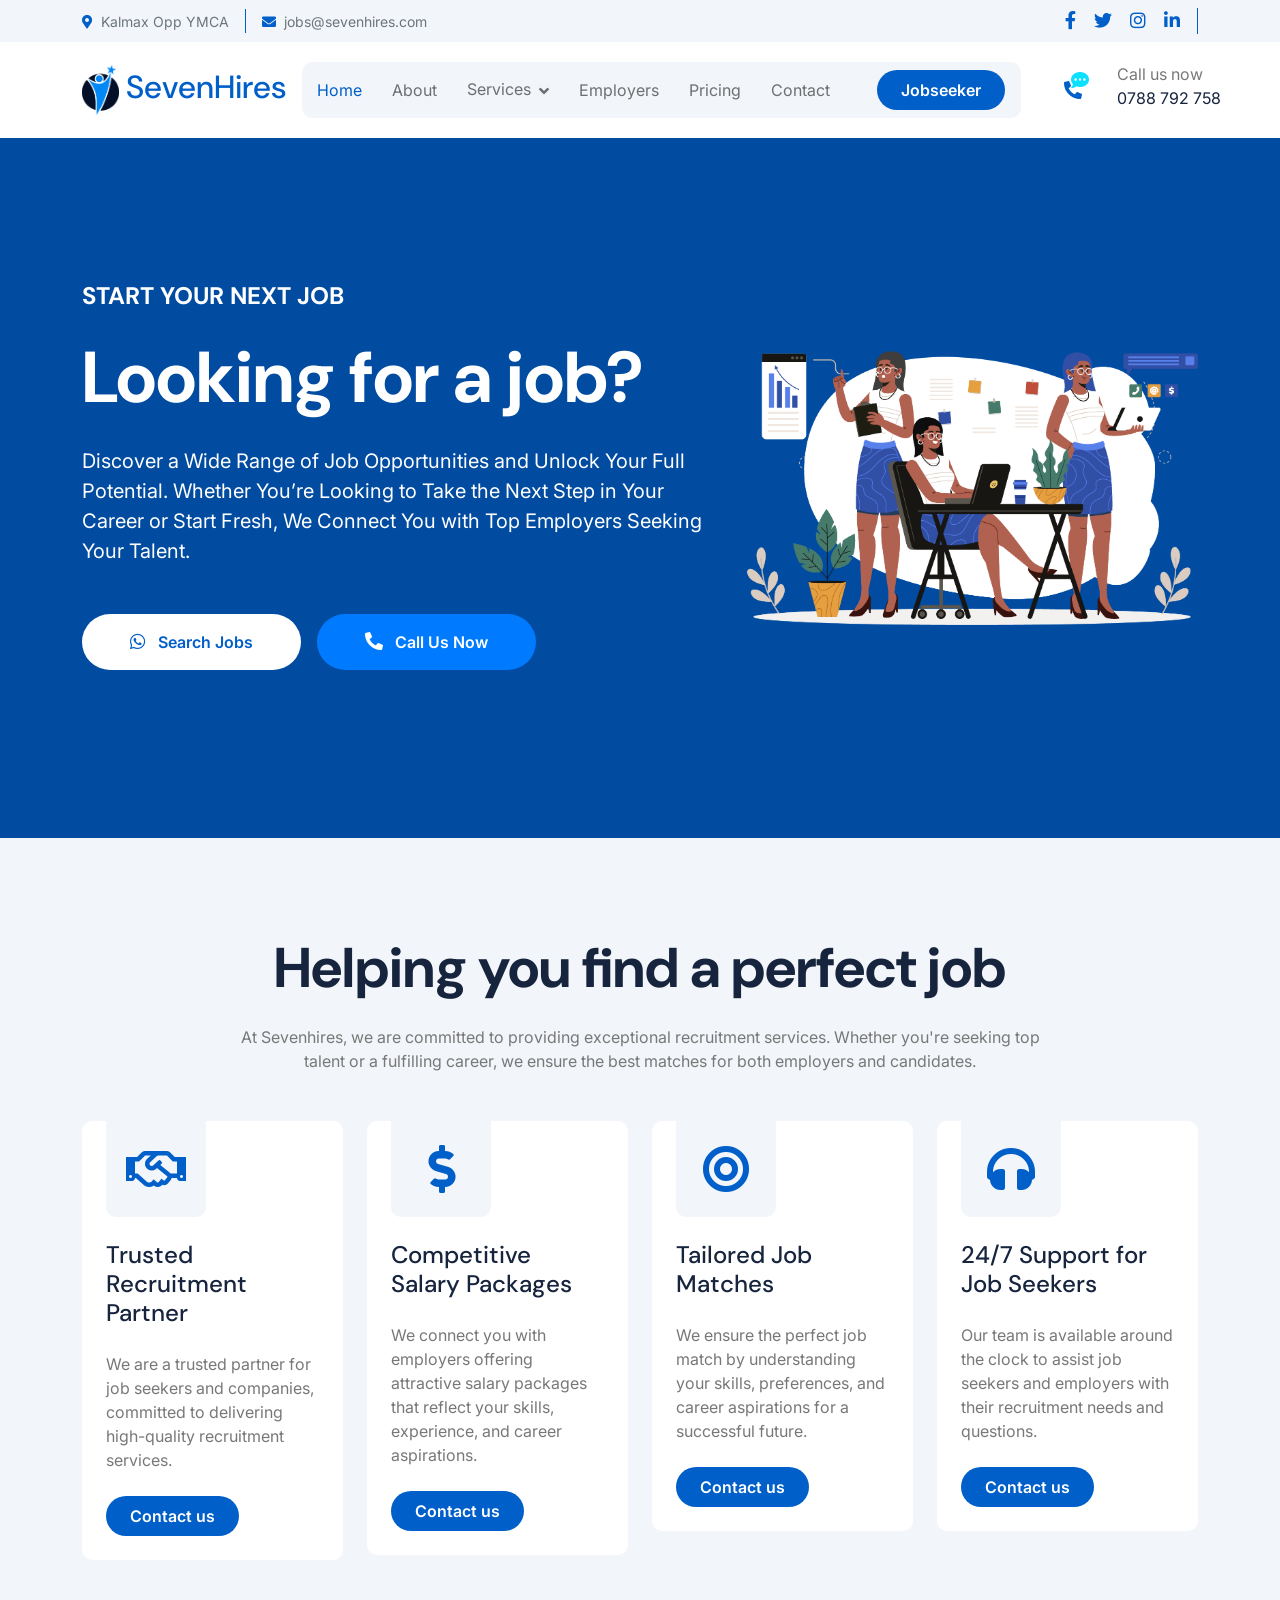
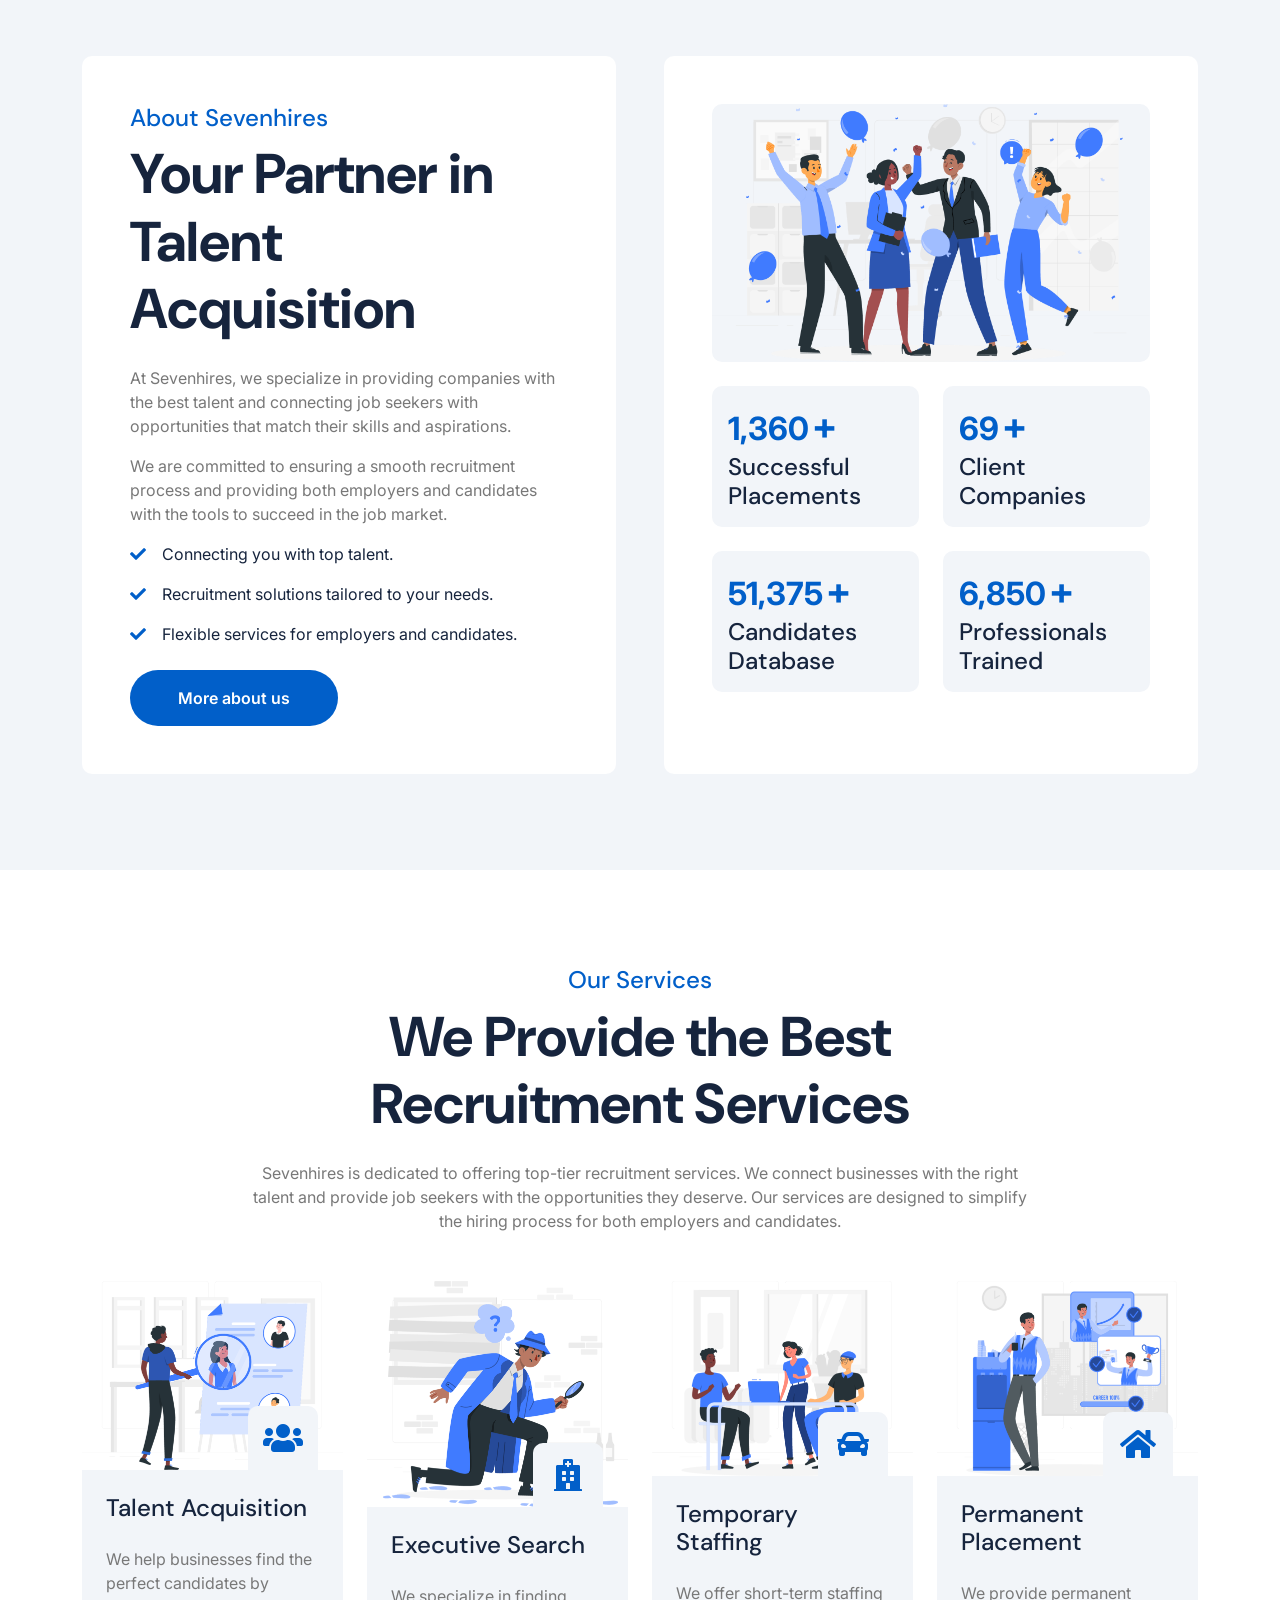
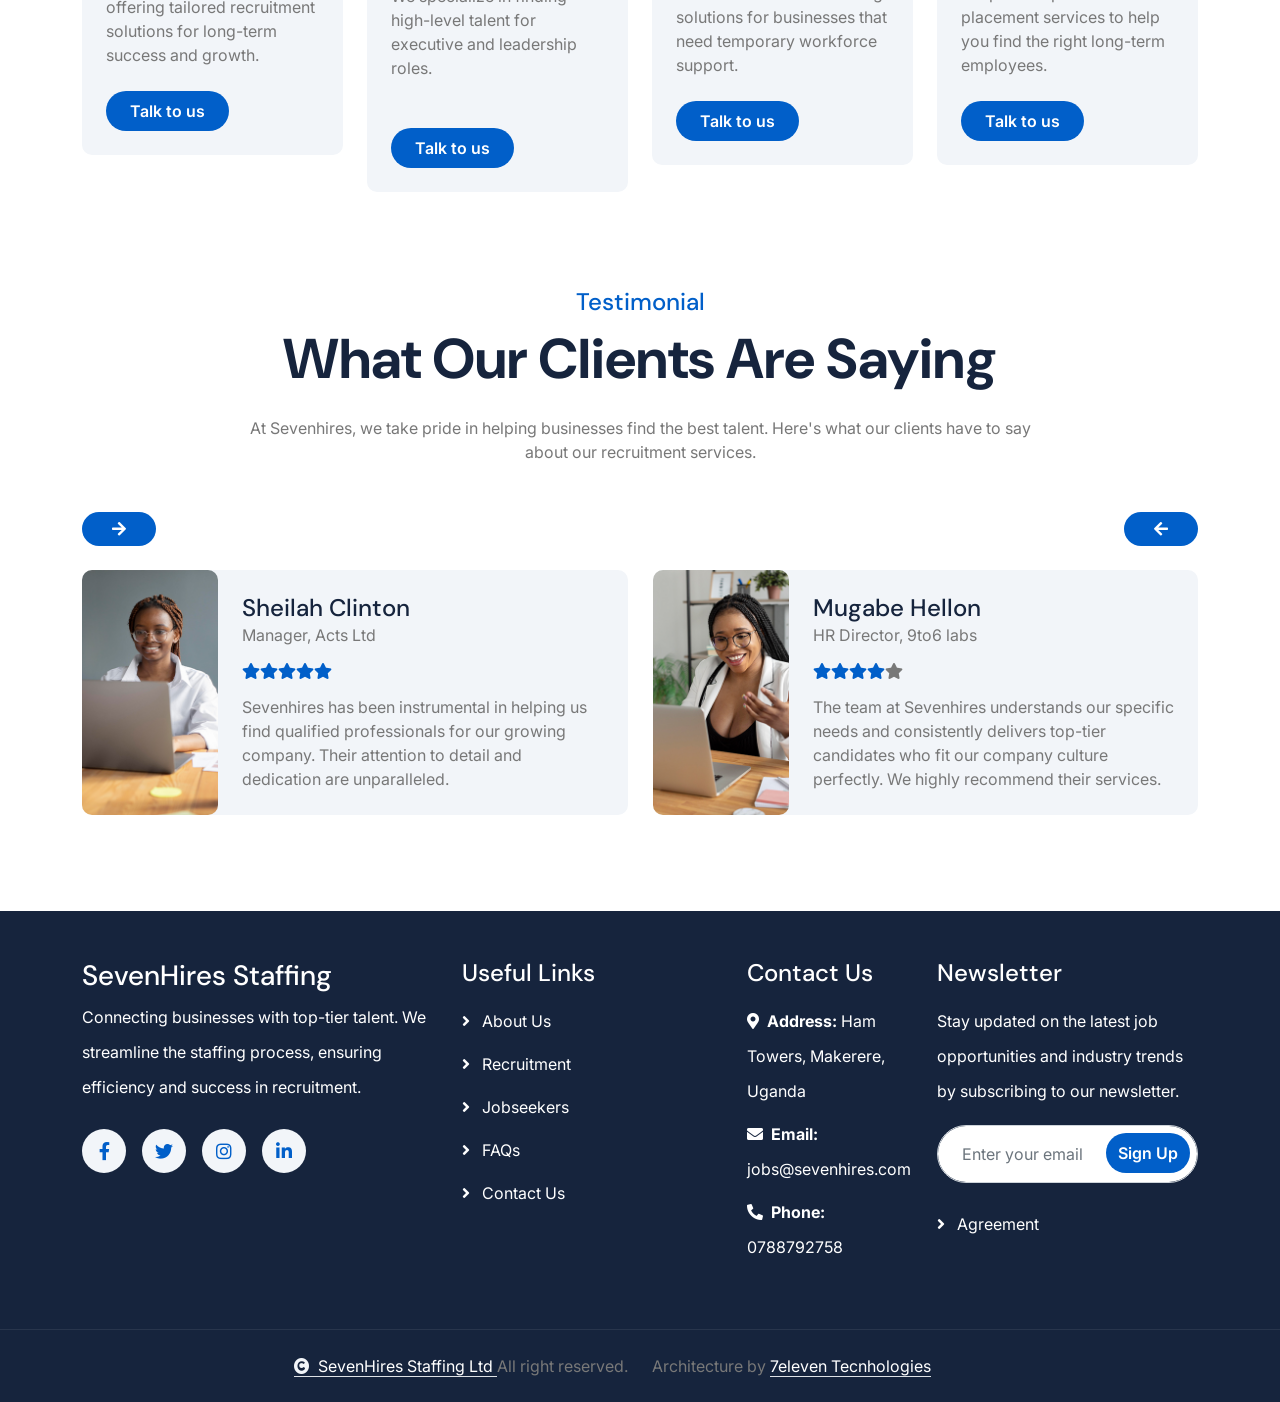
==== commit d5f3494e: "Version1 header" ====
--- a/index.html
+++ b/index.html
@@ -131,7 +131,7 @@
                         </a>
                         <div class="d-flex flex-column ms-3">
                             <span>Call us now</span>
-                            <a href="tel:+256788793758"><span class="text-dark">0788 793 758</span></a>
+                            <a href="tel:+256788793758"><span class="text-dark">0788 792 758</span></a>
                         </div>
                     </div>
                 </nav>
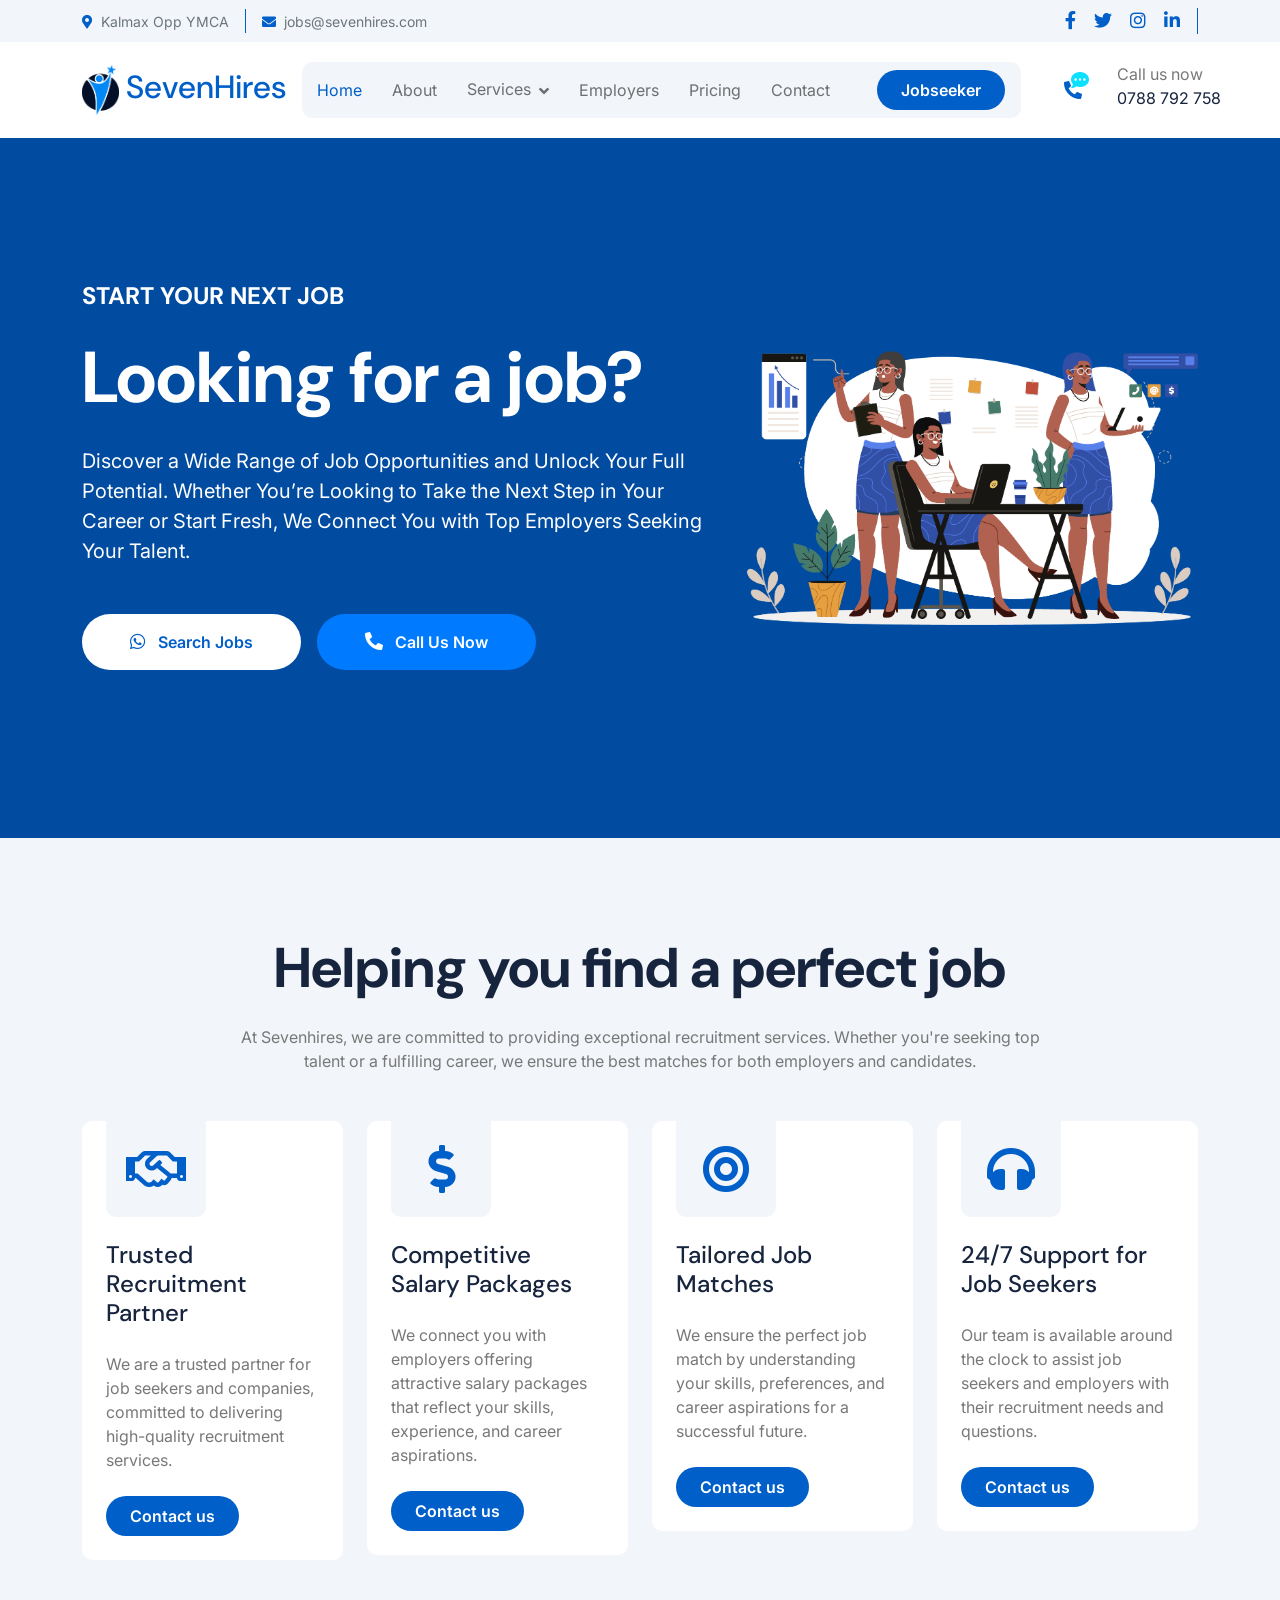
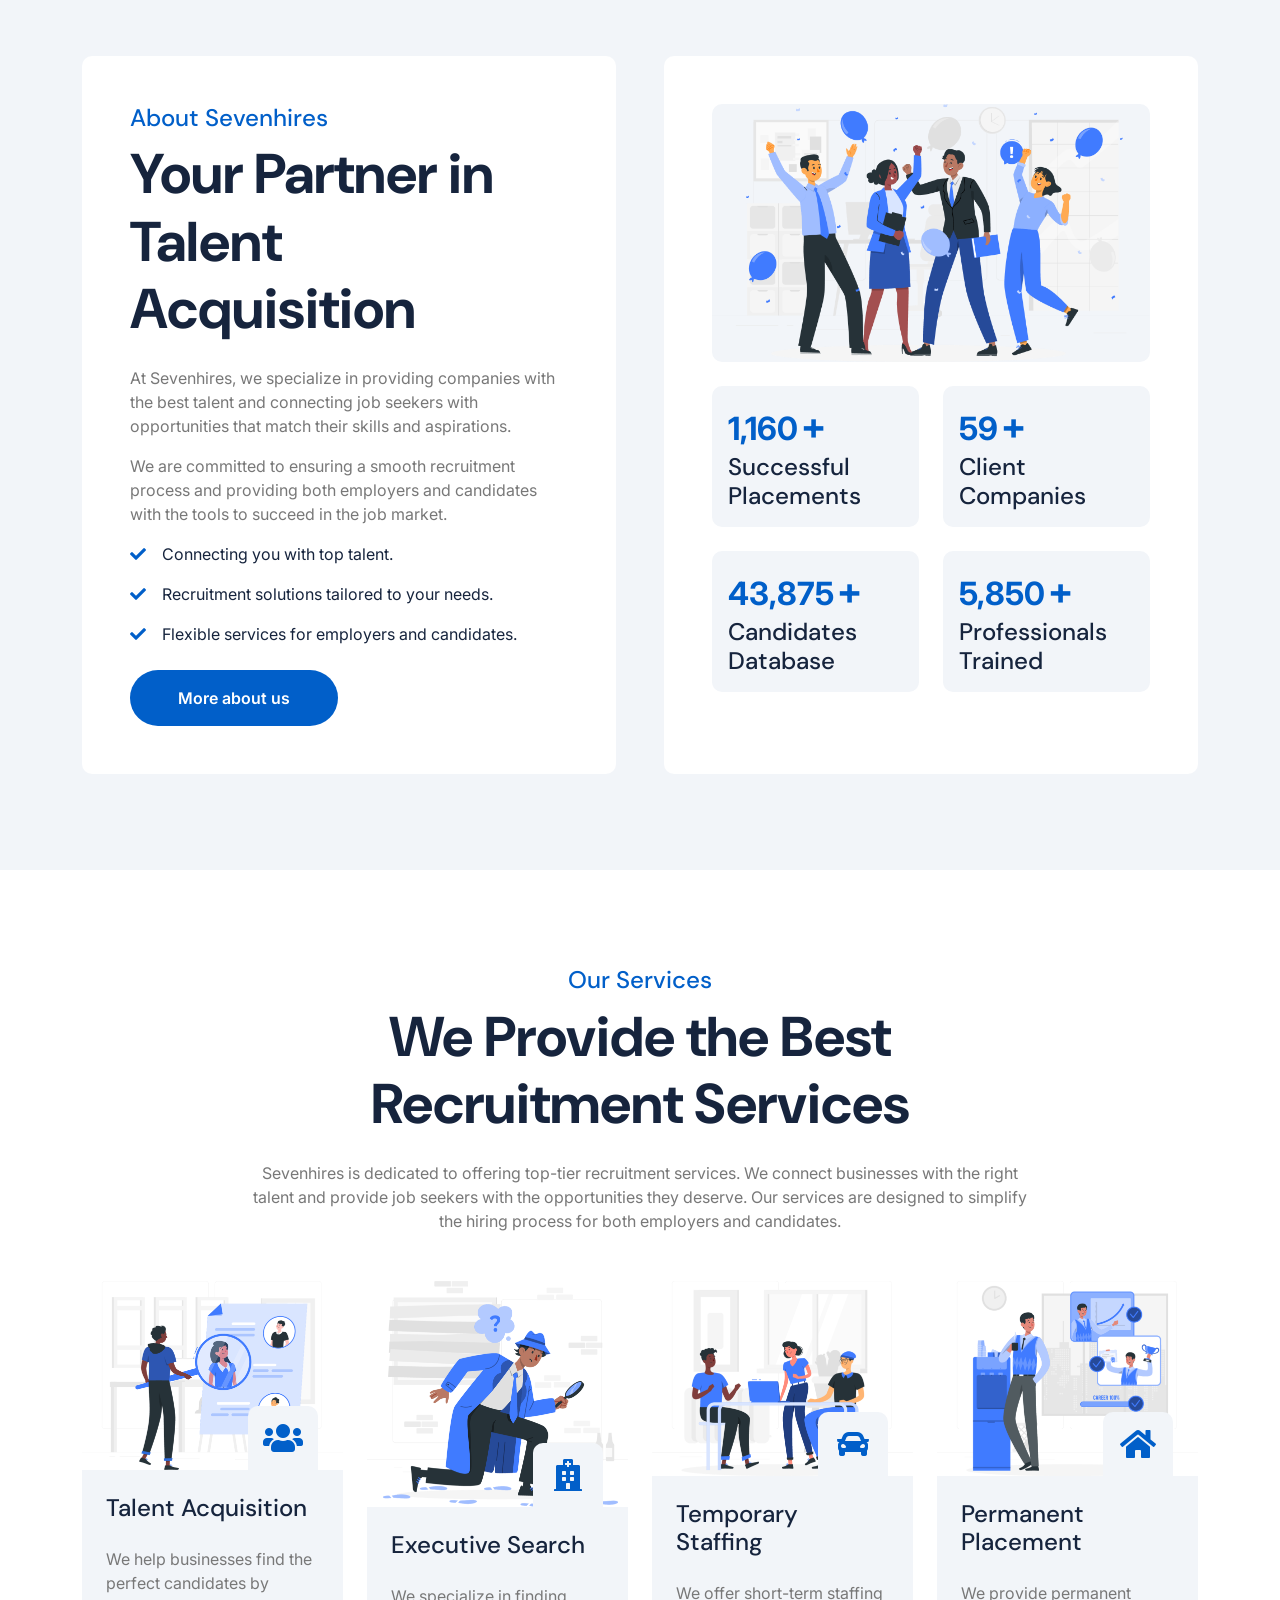
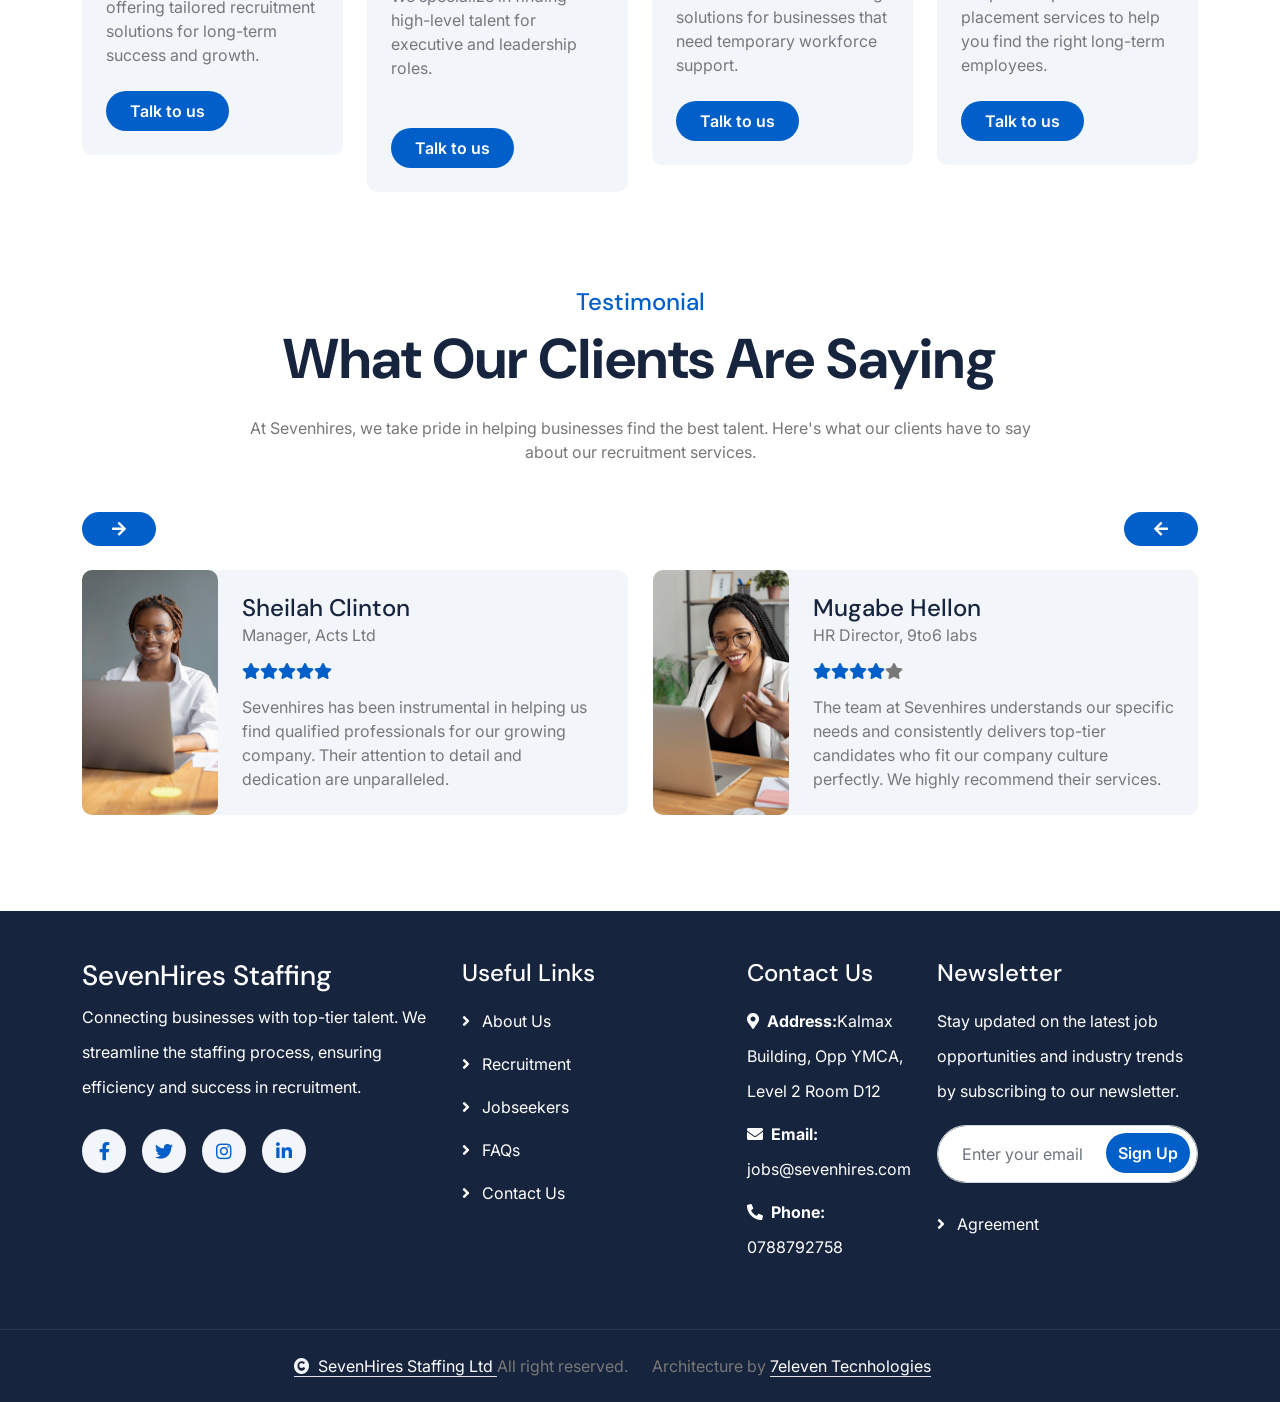
==== commit d324ad43: "Update index.html" ====
--- a/index.html
+++ b/index.html
@@ -528,7 +528,7 @@
             <div class="col-md-6 col-lg-2">
                 <div class="footer-item">
                     <h4 class="text-white mb-3">Contact Us</h4>
-                    <p class="text-white mb-2"><i class="fas fa-map-marker-alt me-2"></i><strong>Address:</strong> Ham Towers, Makerere, Uganda</p>
+                    <p class="text-white mb-2"><i class="fas fa-map-marker-alt me-2"></i><strong>Address:</strong>Kalmax Building, Opp YMCA, Level 2 Room D12</p>
                     <p class="text-white mb-2"><i class="fas fa-envelope me-2"></i><strong>Email:</strong> jobs@sevenhires.com</p>
                     <p class="text-white"><i class="fas fa-phone-alt me-2"></i><strong>Phone:</strong> 0788792758</p>
                 </div>
@@ -558,7 +558,7 @@
                 <span class="text-body"><a href="http://sevenhires.com" class="border-bottom text-white"><i class="fas fa-copyright text-light me-2"></i>SevenHires Staffing Ltd </a> All right reserved.</span>
             </div>
             <div class="col-md-6 text-center text-md-start text-body">
-                Architecture by <a class="border-bottom text-white" href="https://7eleven.co.ug">7eleven Tecnhologies</a>
+                Architecture by <a class="border-bottom text-white" href="https://seven11.dev">7eleven Tecnhologies</a>
             </div>
         </div>
     </div>
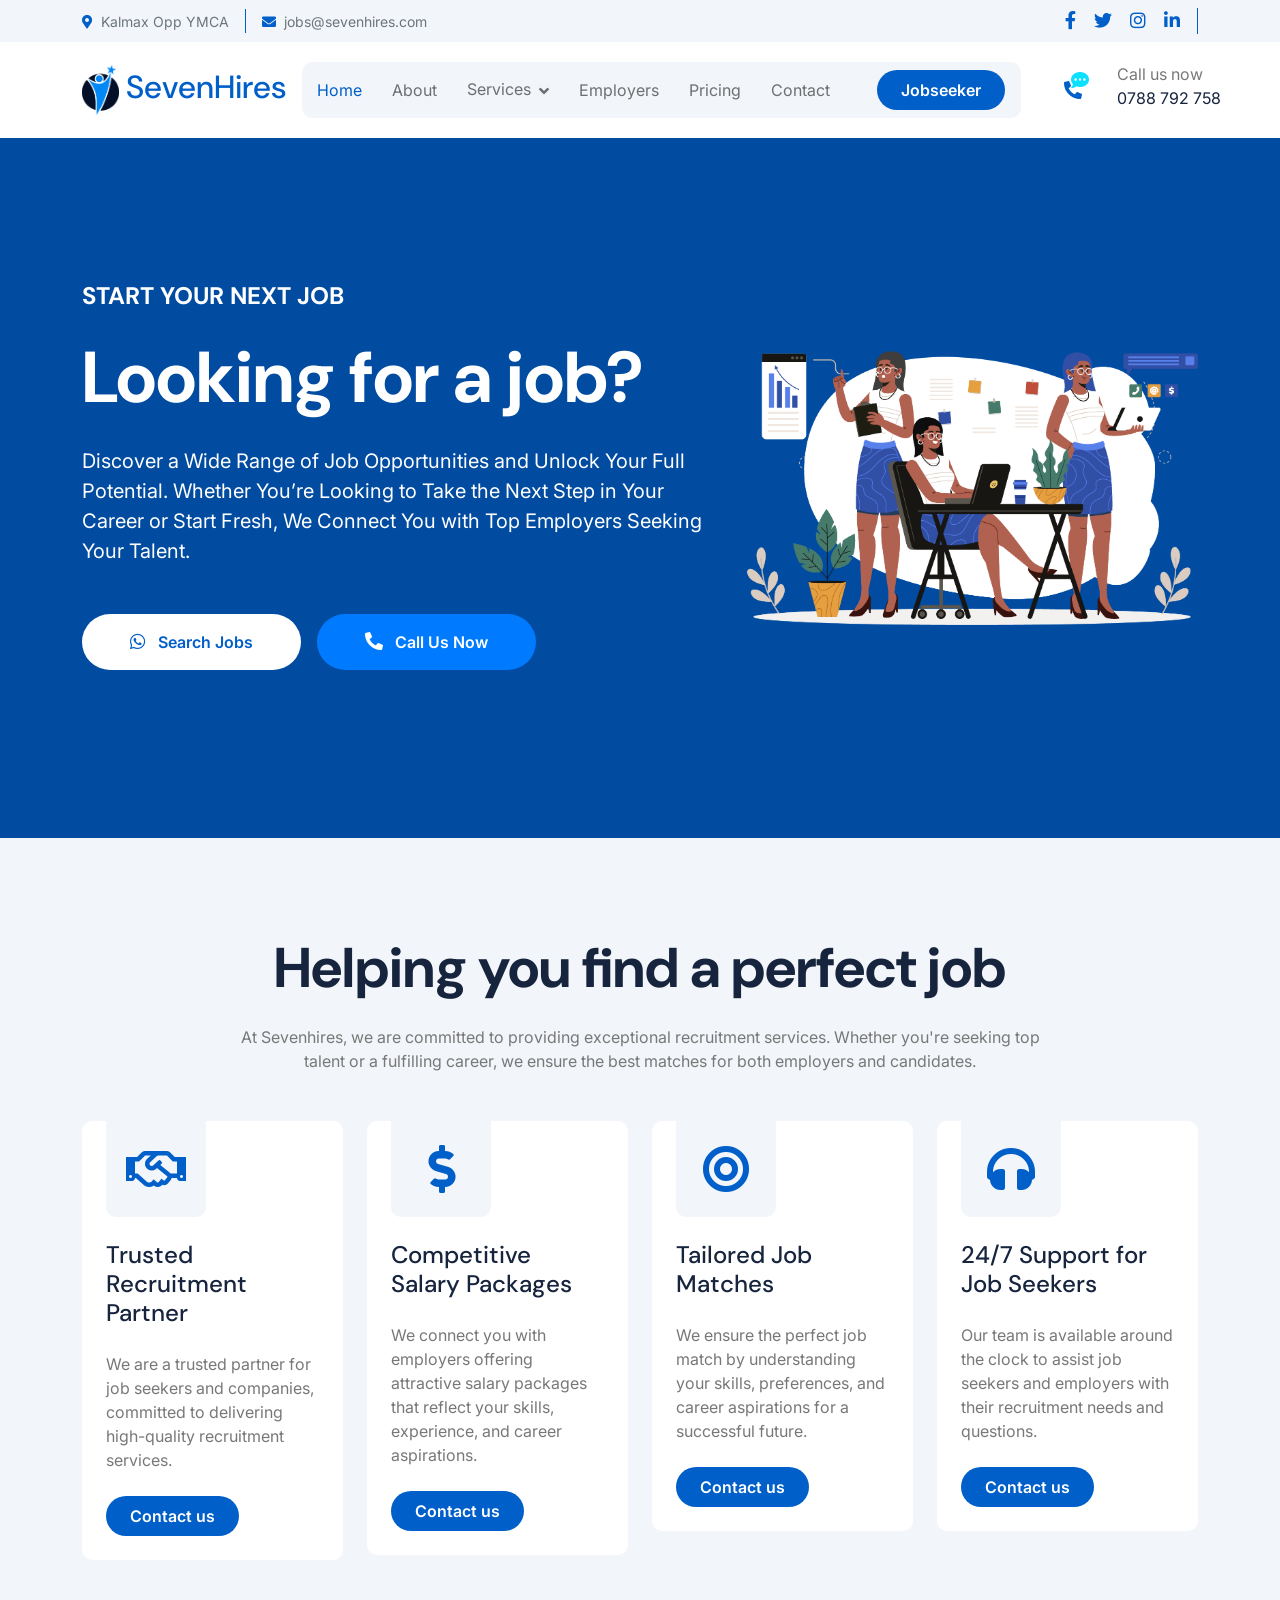
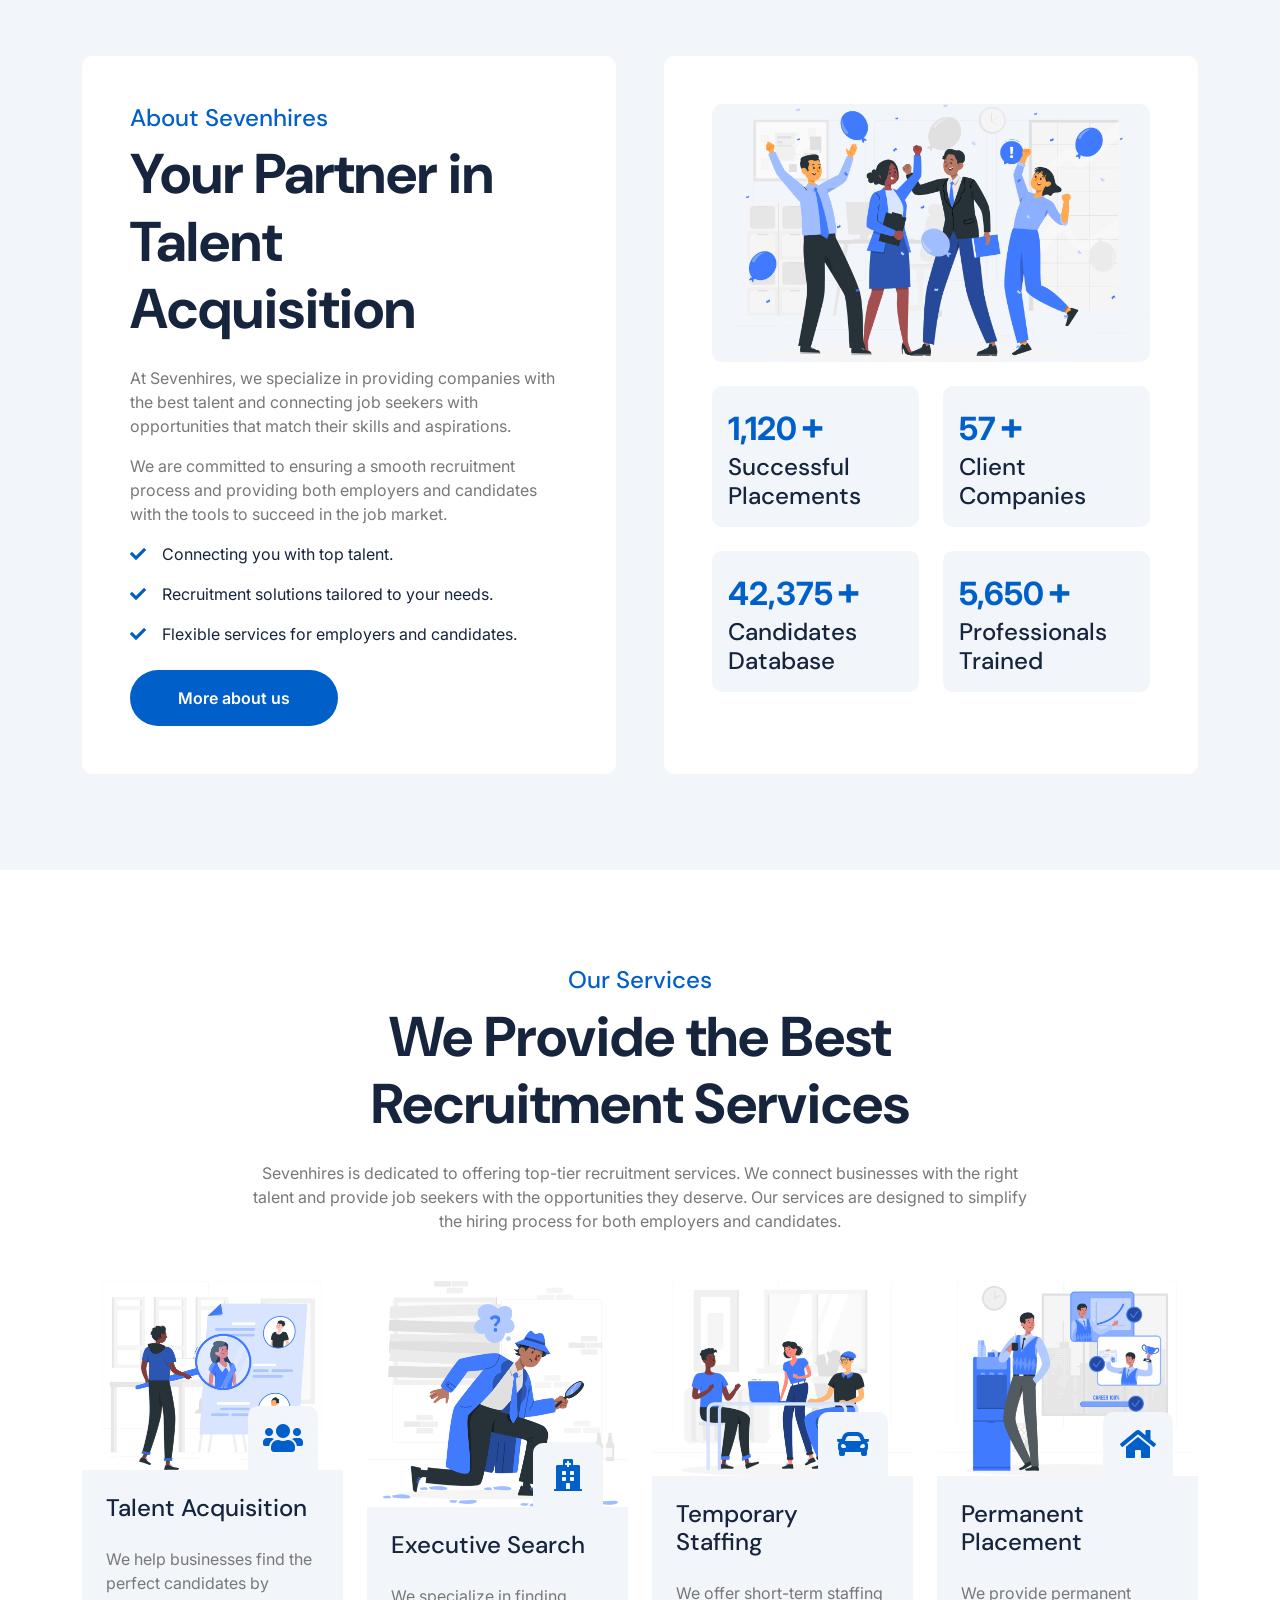
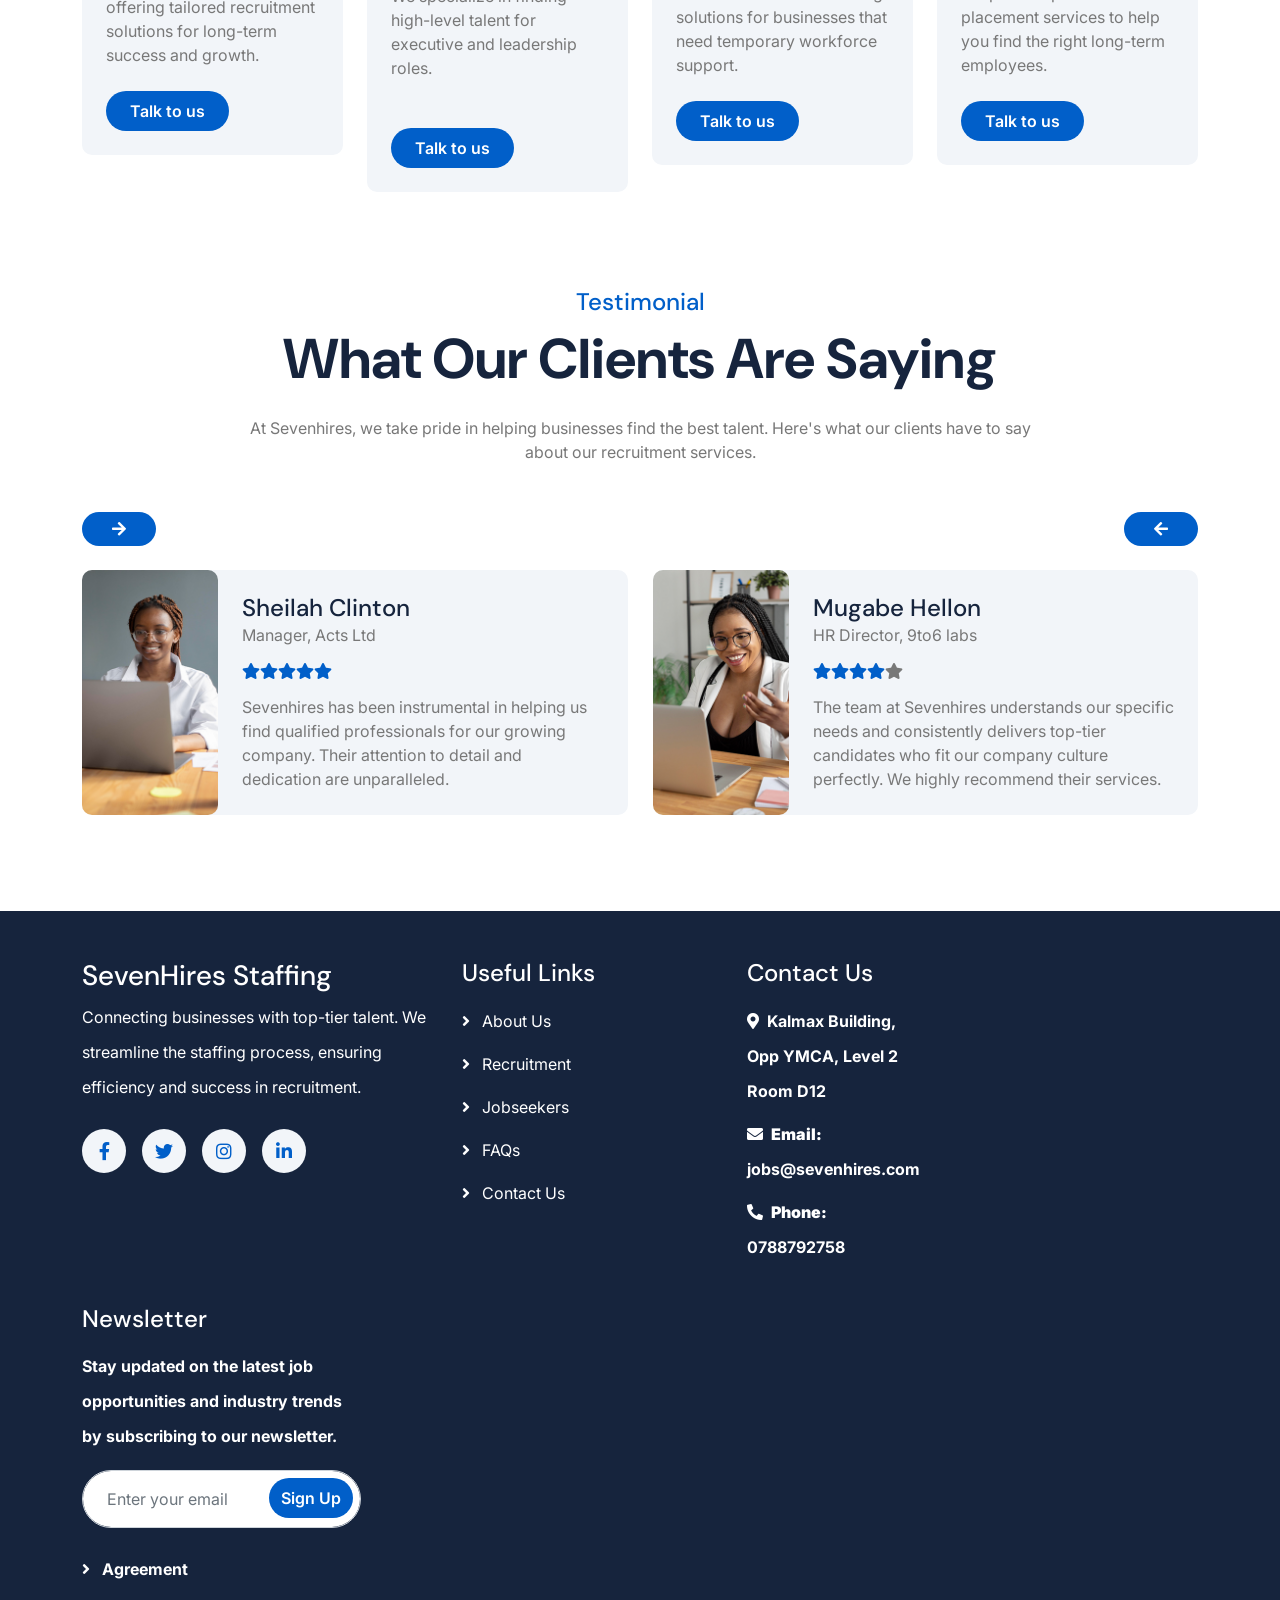
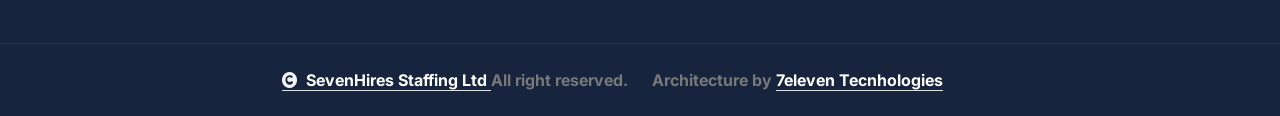
==== commit ad278585: "Update index.html" ====
--- a/index.html
+++ b/index.html
@@ -528,7 +528,7 @@
             <div class="col-md-6 col-lg-2">
                 <div class="footer-item">
                     <h4 class="text-white mb-3">Contact Us</h4>
-                    <p class="text-white mb-2"><i class="fas fa-map-marker-alt me-2"></i><strong>Address:</strong>Kalmax Building, Opp YMCA, Level 2 Room D12</p>
+                    <p class="text-white mb-2"><i class="fas fa-map-marker-alt me-2"></i><strong>Kalmax Building, Opp YMCA, Level 2 Room D12</p>
                     <p class="text-white mb-2"><i class="fas fa-envelope me-2"></i><strong>Email:</strong> jobs@sevenhires.com</p>
                     <p class="text-white"><i class="fas fa-phone-alt me-2"></i><strong>Phone:</strong> 0788792758</p>
                 </div>
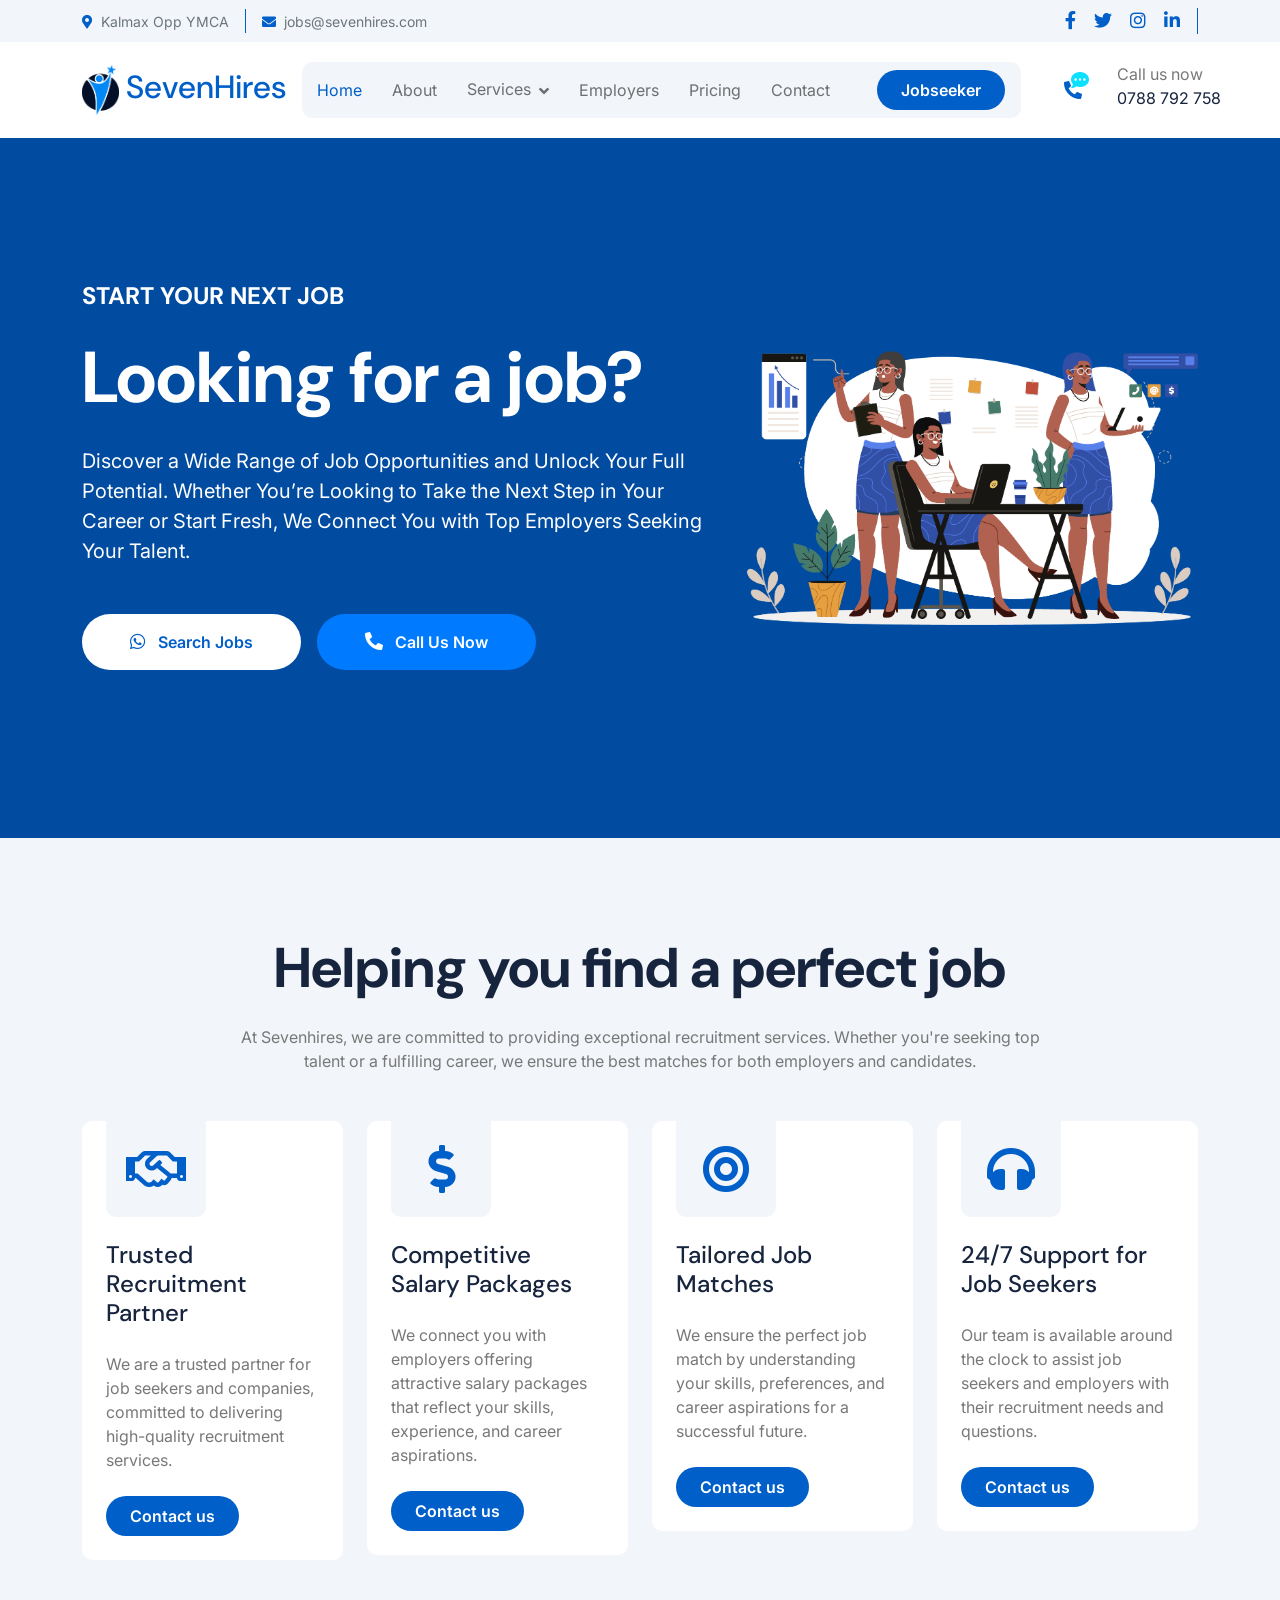
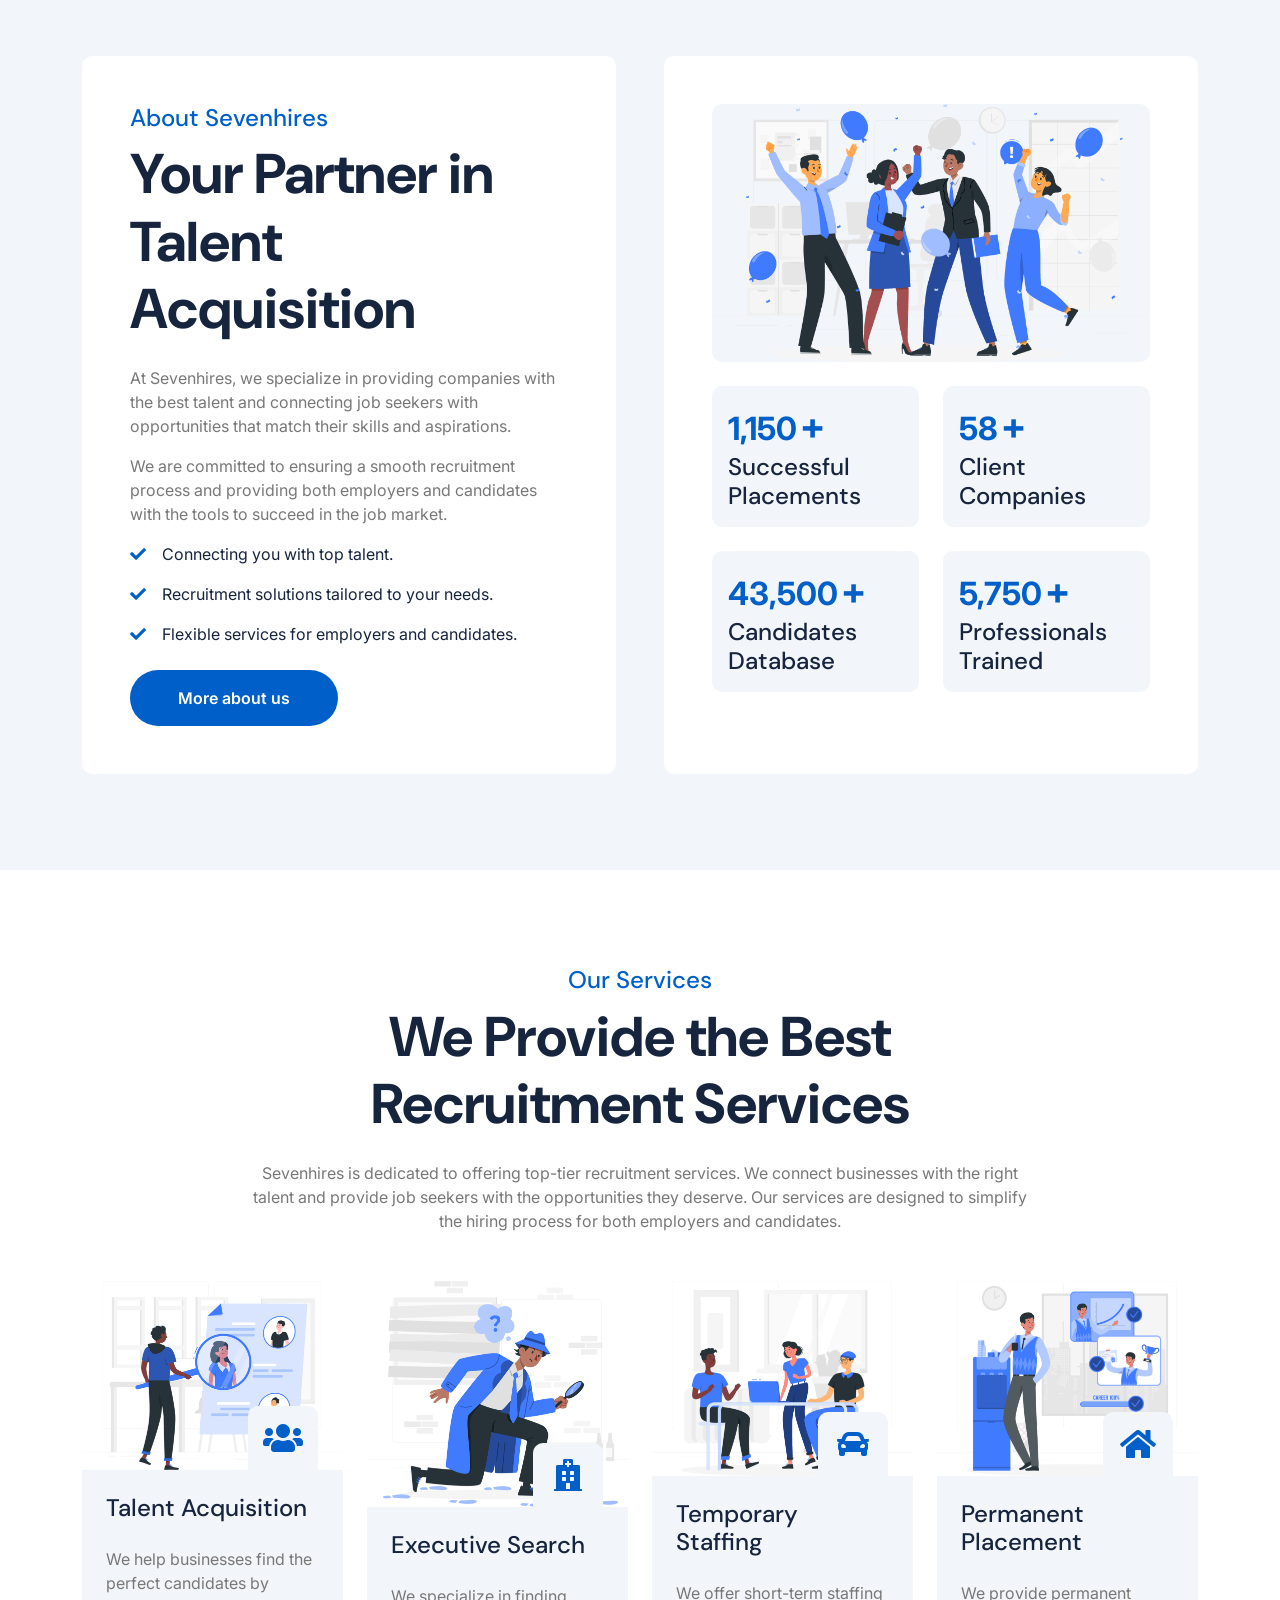
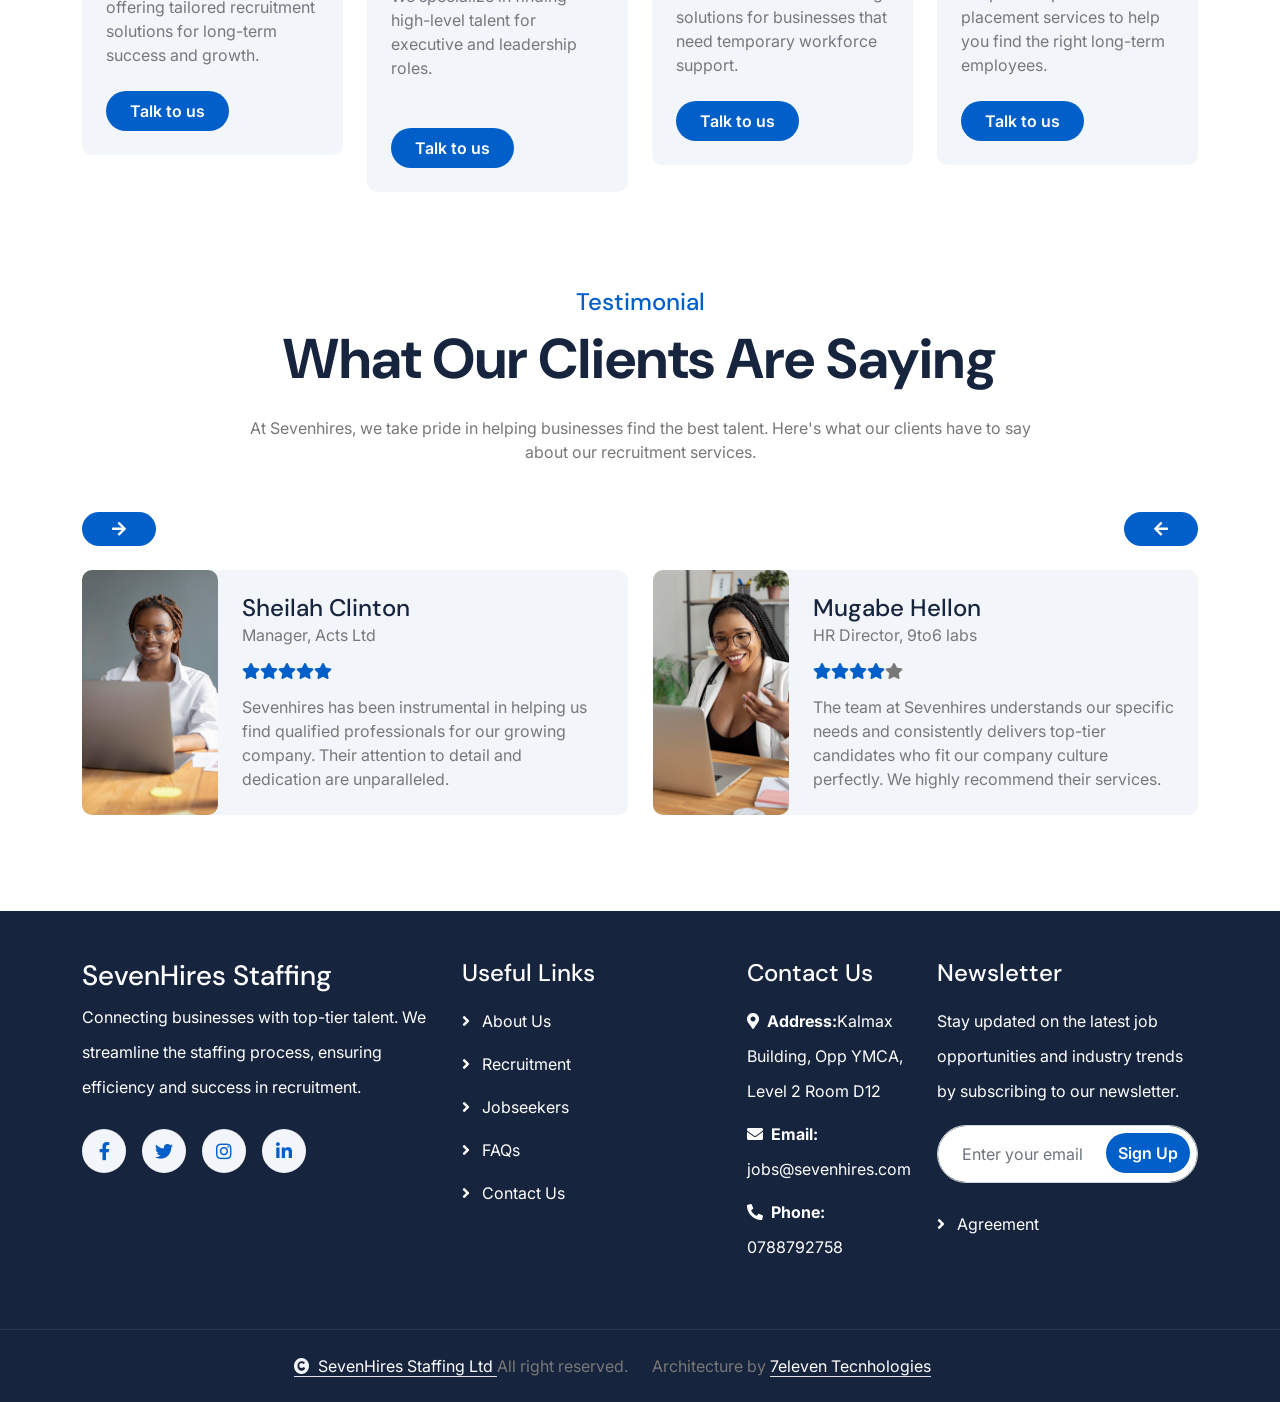
==== commit f238a86e: "Update index.html" ====
--- a/index.html
+++ b/index.html
@@ -528,7 +528,7 @@
             <div class="col-md-6 col-lg-2">
                 <div class="footer-item">
                     <h4 class="text-white mb-3">Contact Us</h4>
-                    <p class="text-white mb-2"><i class="fas fa-map-marker-alt me-2"></i><strong>Kalmax Building, Opp YMCA, Level 2 Room D12</p>
+                    <p class="text-white mb-2"><i class="fas fa-map-marker-alt me-2"></i><strong>Address:</strong>Kalmax Building, Opp YMCA, Level 2 Room D12</p>
                     <p class="text-white mb-2"><i class="fas fa-envelope me-2"></i><strong>Email:</strong> jobs@sevenhires.com</p>
                     <p class="text-white"><i class="fas fa-phone-alt me-2"></i><strong>Phone:</strong> 0788792758</p>
                 </div>
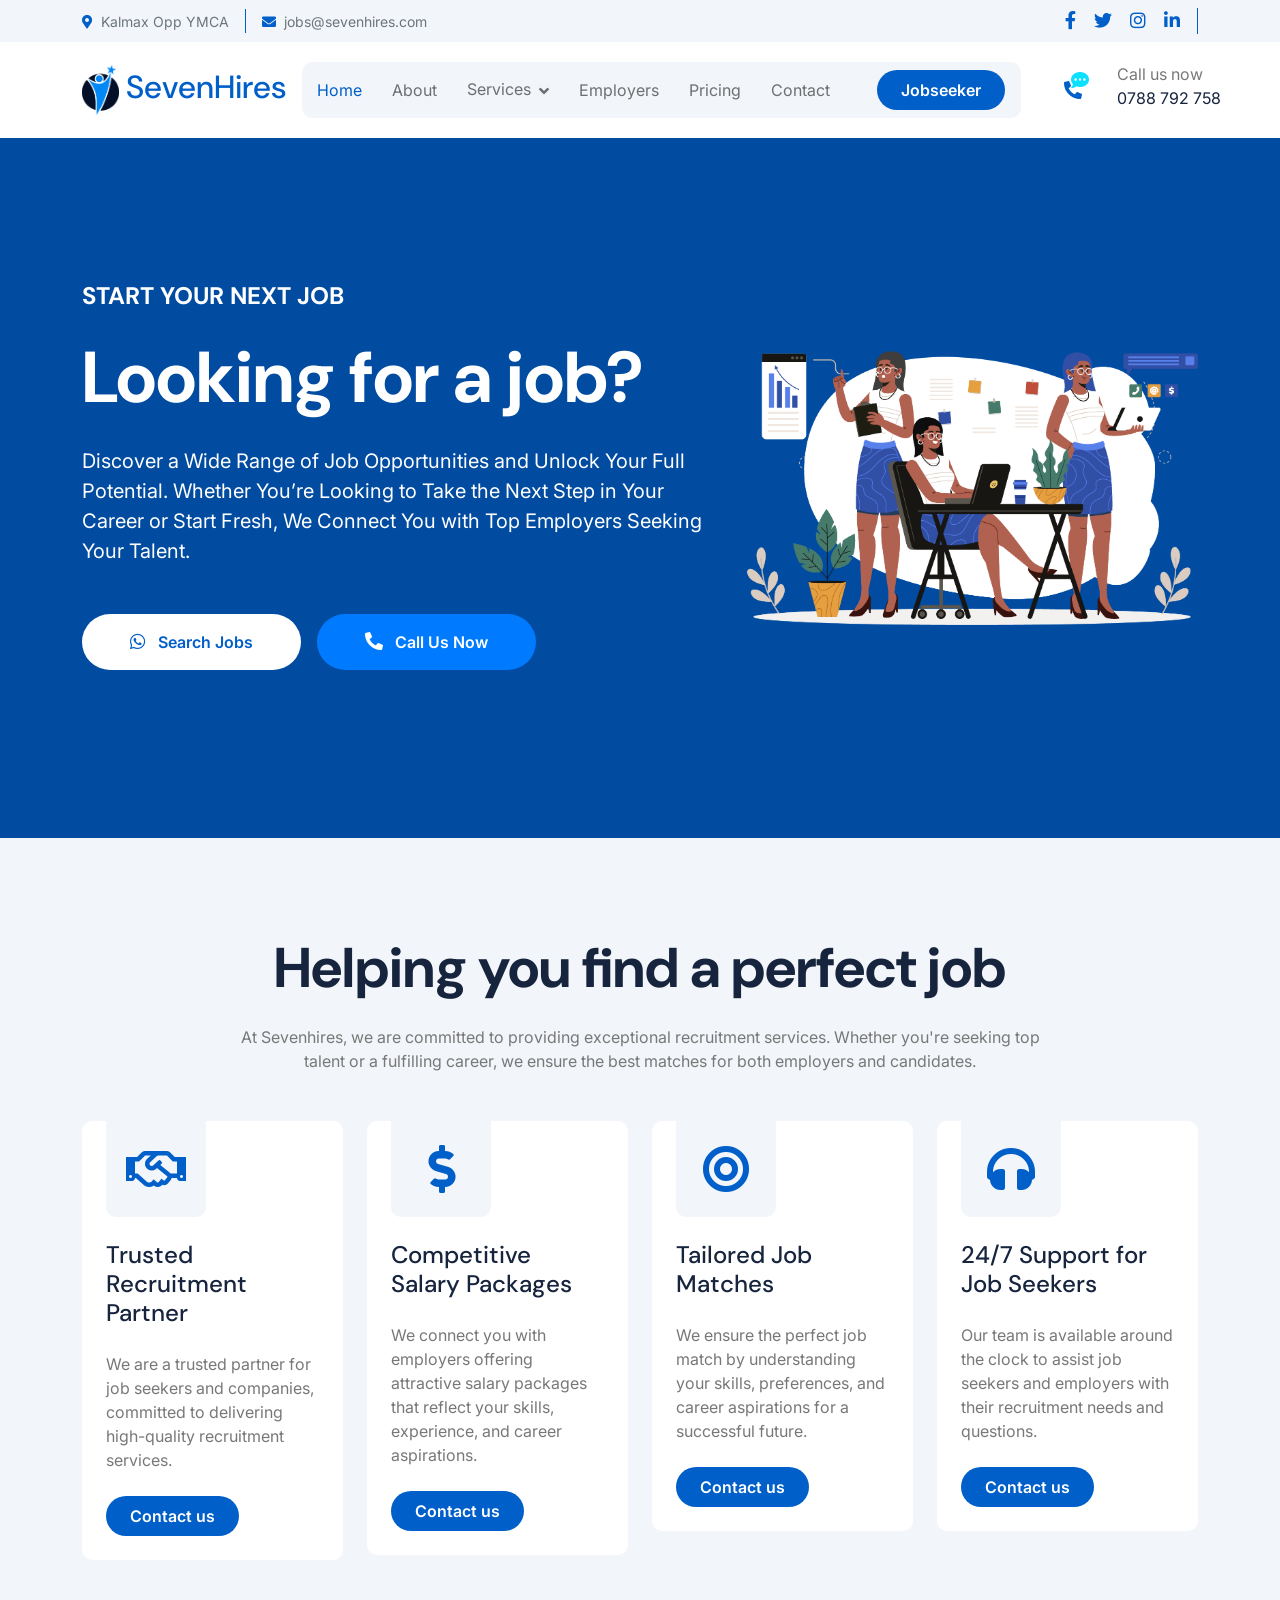
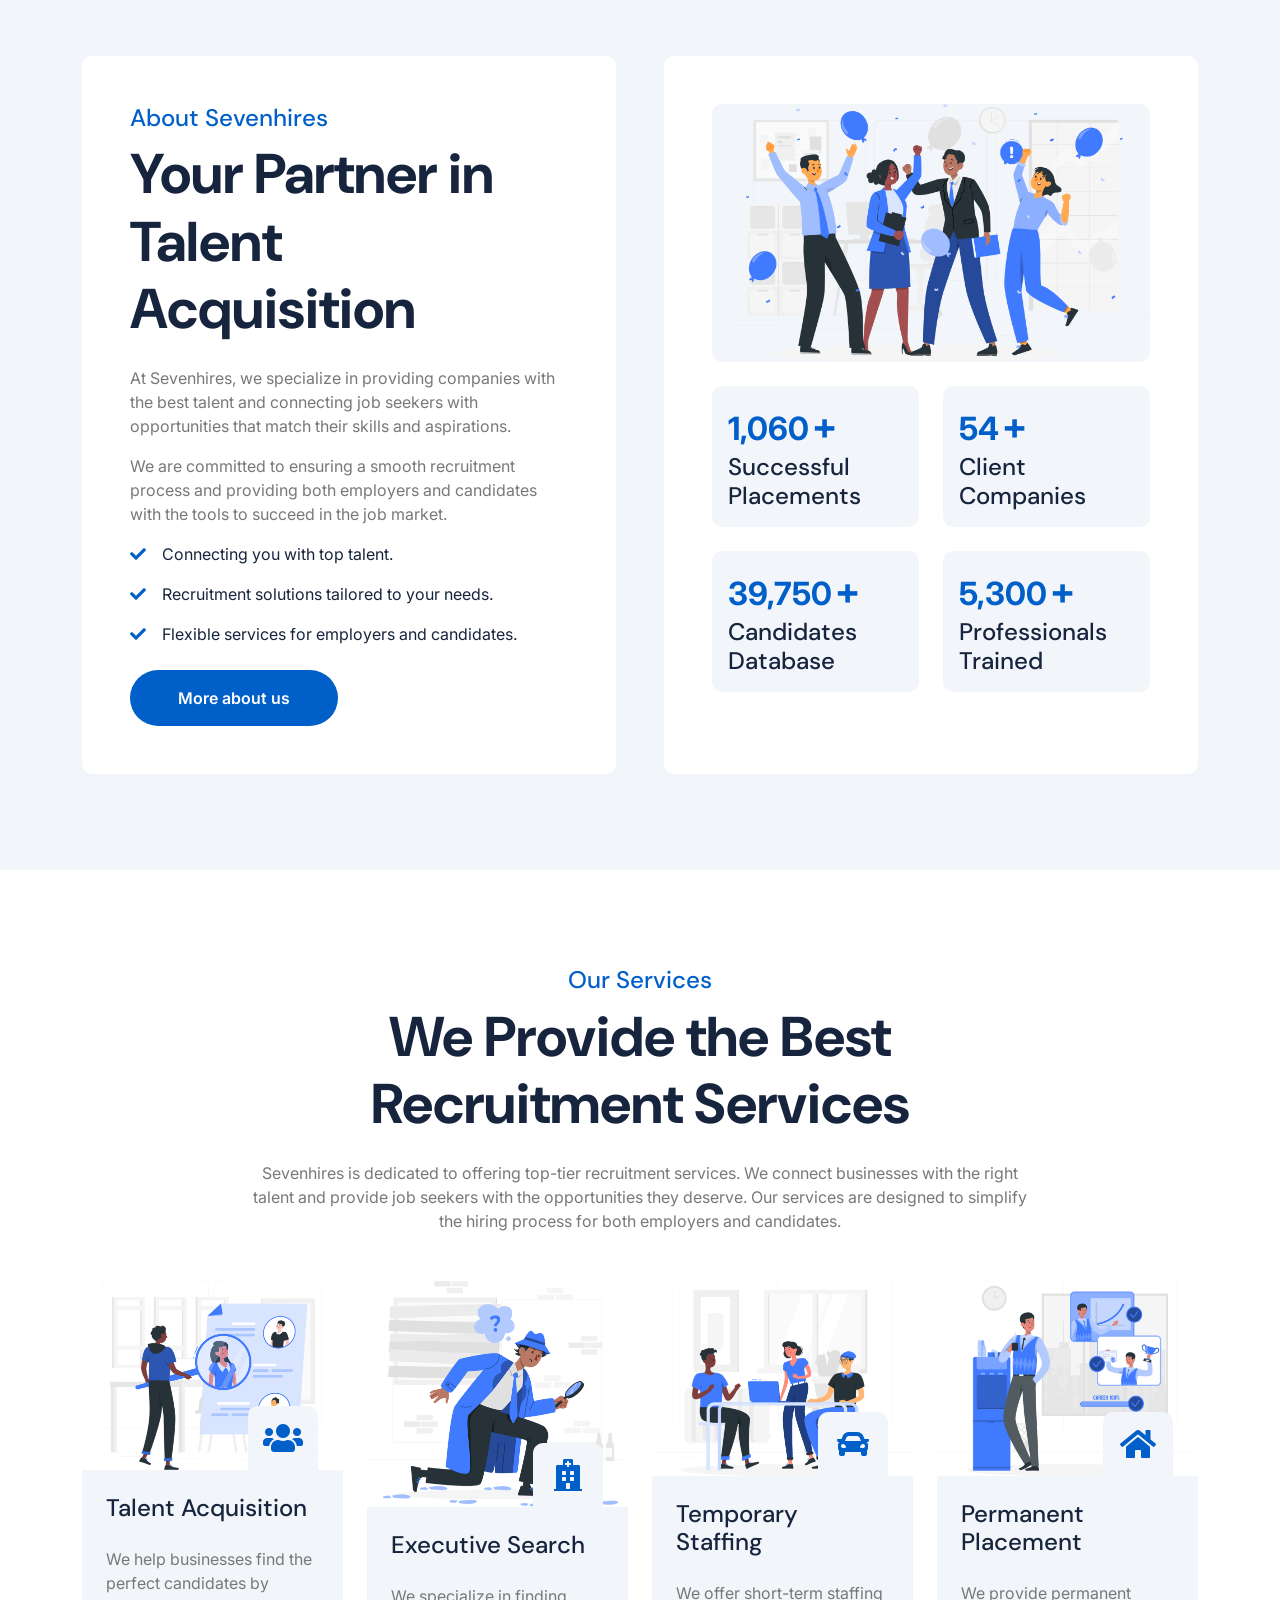
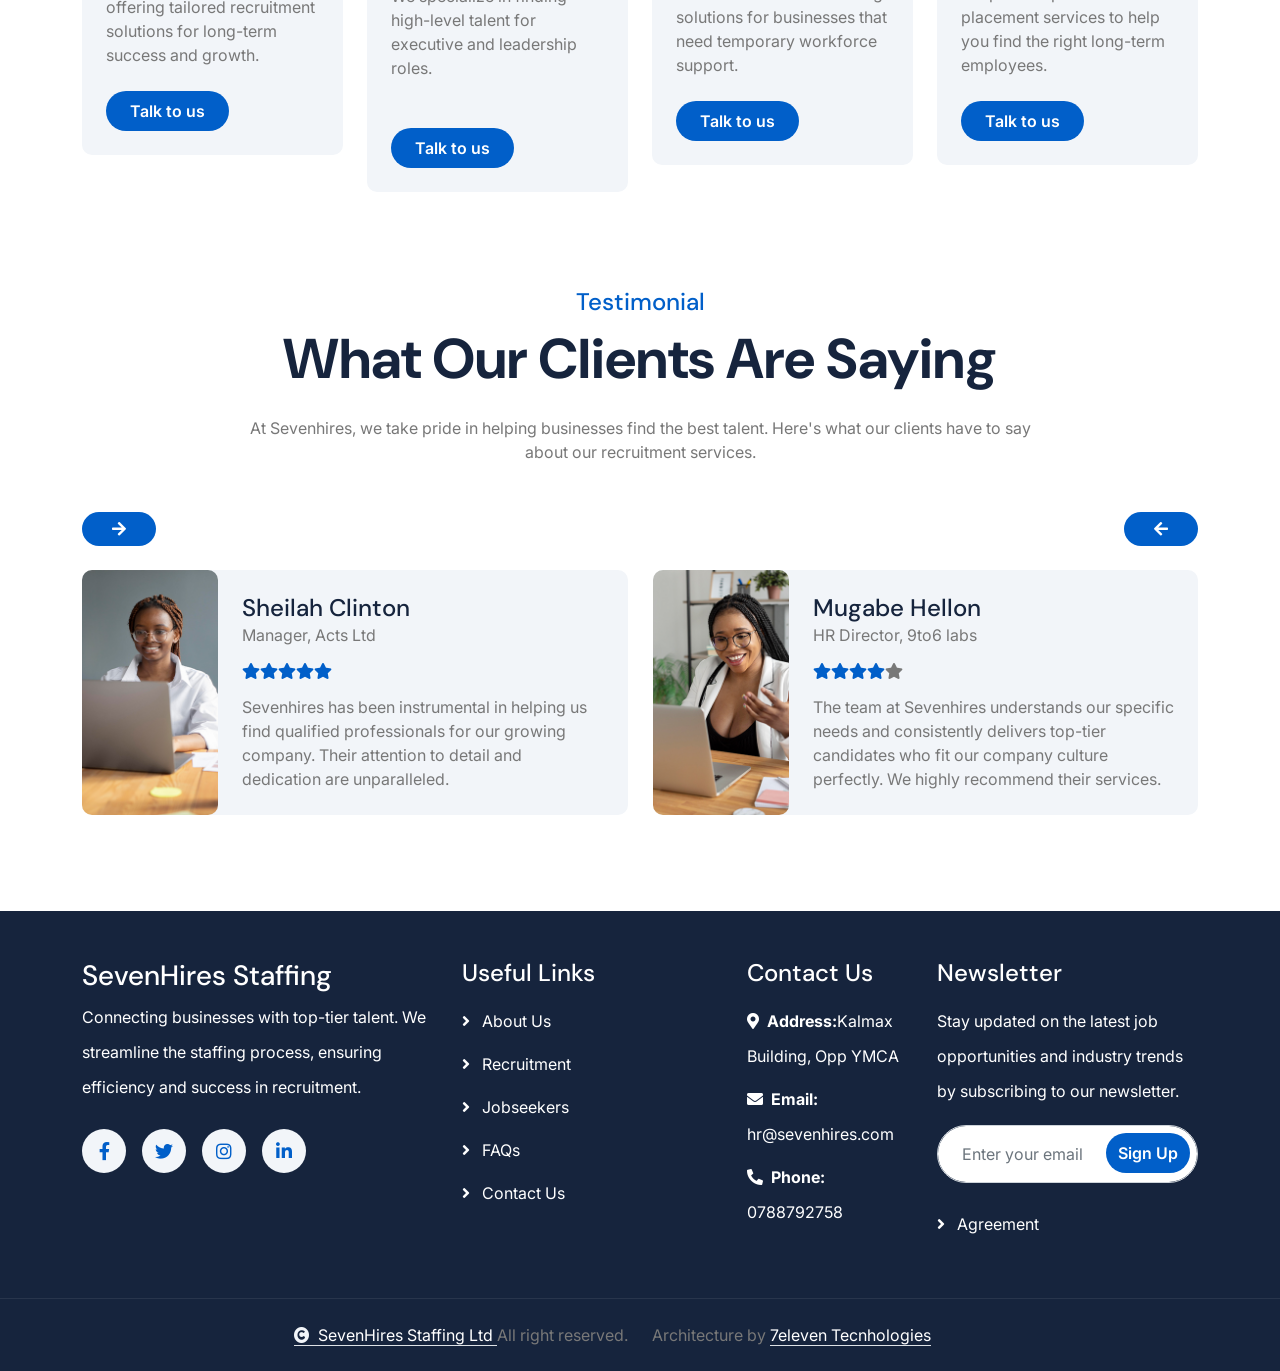
==== commit 3348d31e: "Update index.html" ====
--- a/index.html
+++ b/index.html
@@ -528,8 +528,8 @@
             <div class="col-md-6 col-lg-2">
                 <div class="footer-item">
                     <h4 class="text-white mb-3">Contact Us</h4>
-                    <p class="text-white mb-2"><i class="fas fa-map-marker-alt me-2"></i><strong>Address:</strong>Kalmax Building, Opp YMCA, Level 2 Room D12</p>
-                    <p class="text-white mb-2"><i class="fas fa-envelope me-2"></i><strong>Email:</strong> jobs@sevenhires.com</p>
+                    <p class="text-white mb-2"><i class="fas fa-map-marker-alt me-2"></i><strong>Address:</strong>Kalmax Building, Opp YMCA</p>
+                    <p class="text-white mb-2"><i class="fas fa-envelope me-2"></i><strong>Email:</strong> hr@sevenhires.com</p>
                     <p class="text-white"><i class="fas fa-phone-alt me-2"></i><strong>Phone:</strong> 0788792758</p>
                 </div>
             </div>
